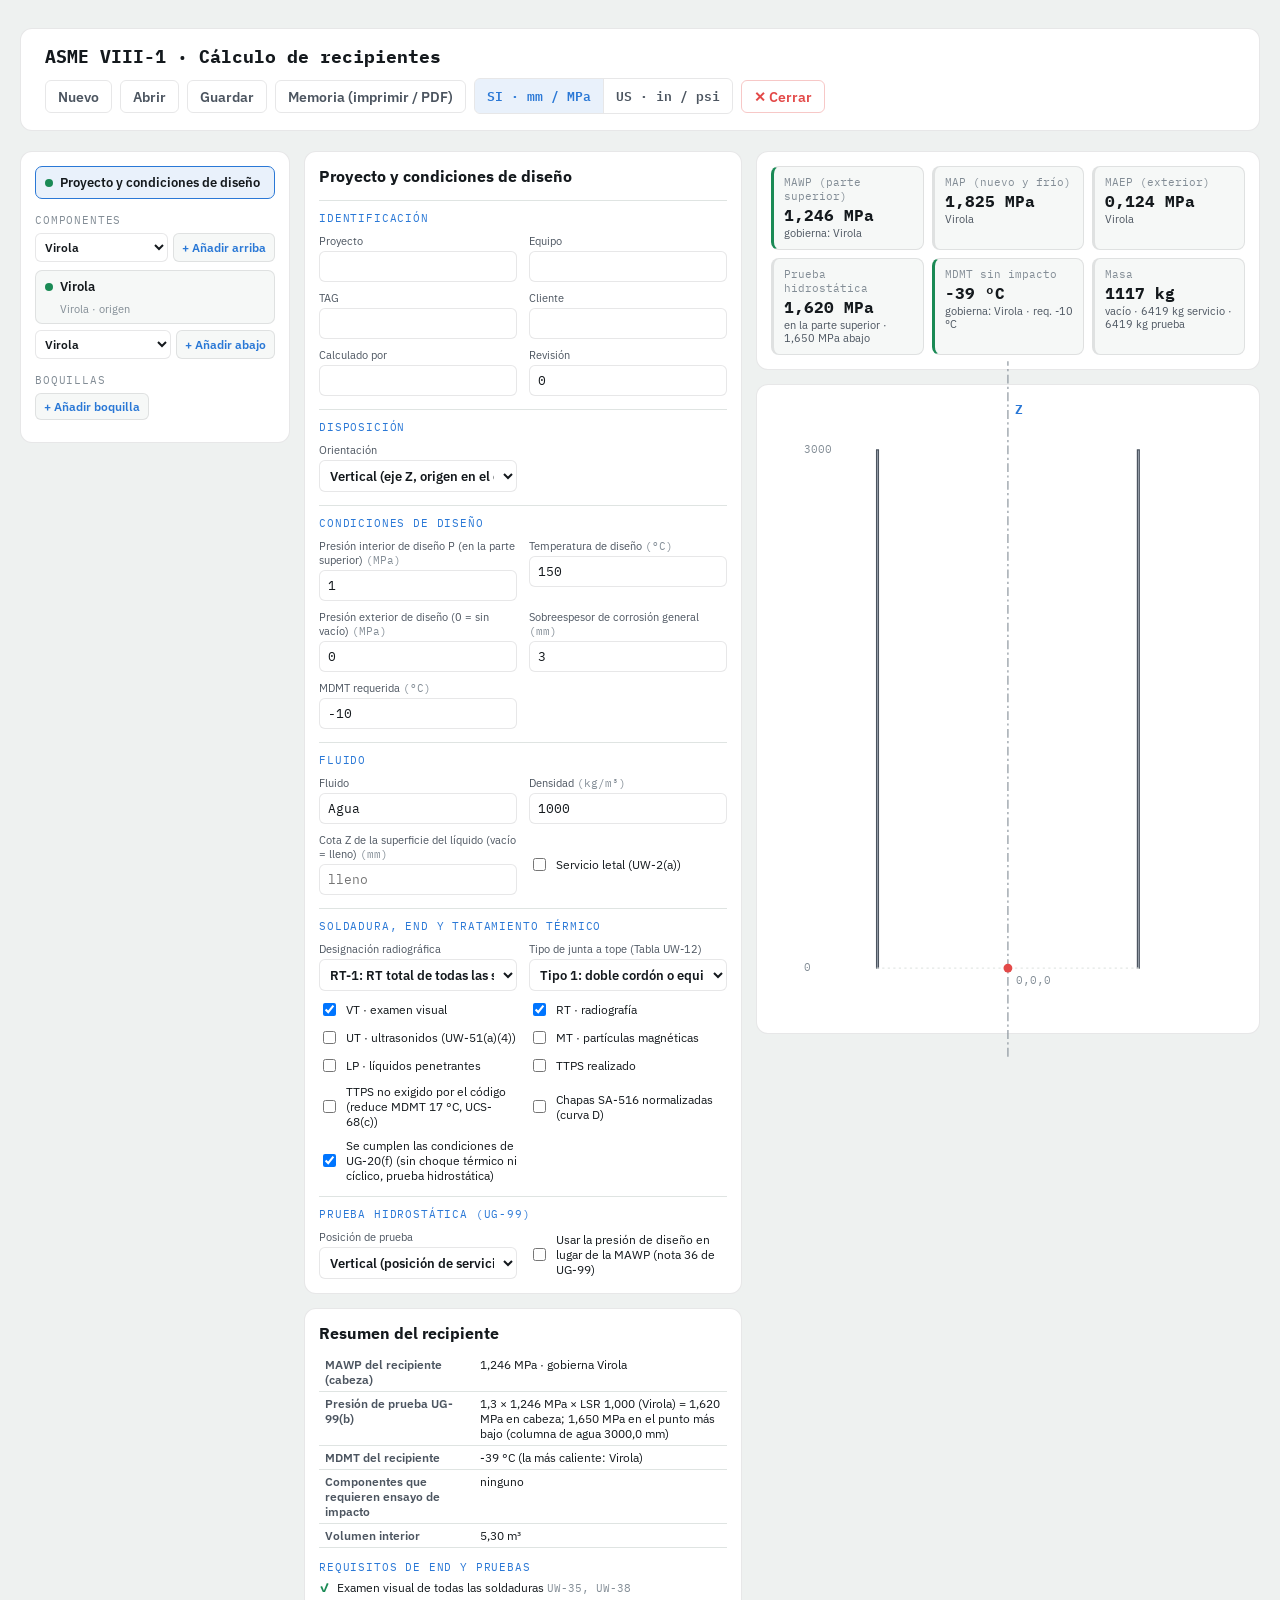
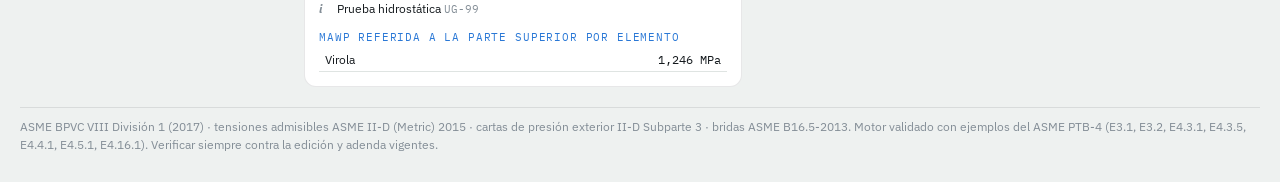
==== calculo.html @ a25a9a73 "Add files via upload" ====
<!DOCTYPE html>
<html lang="es">
<head>
<meta charset="UTF-8">
<meta name="viewport" content="width=device-width, initial-scale=1.0">
<title>Cálculo de recipientes — ASME VIII-1</title>
<link rel="preconnect" href="https://fonts.googleapis.com">
<link rel="preconnect" href="https://fonts.gstatic.com" crossorigin>
<link rel="stylesheet" href="https://fonts.googleapis.com/css2?family=IBM+Plex+Sans:wght@400;500;600;700&family=IBM+Plex+Mono:wght@400;500;600&display=swap">
<link rel="stylesheet" href="asme.css">
<style>
  :root{ --ok:#1a8a55; --ko:#c93a39; --wn:#b5590b; --liq:#2a78d6; }
  @media (prefers-color-scheme: dark){ :root:not([data-theme="light"]){ --ok:#3fbf86; --ko:#e66767; --wn:#f0a959; --liq:#5aa0ee; } }
  .wrap.wide{ max-width:1500px; }
  .app{ display:grid; grid-template-columns: 270px minmax(320px, 1fr) minmax(360px, 1.15fr); gap:14px; align-items:start; }
  @media (max-width:1100px){ .app{ grid-template-columns: 1fr; } }
  .panel{ background:var(--card); border:1px solid var(--border); border-radius:12px; padding:14px; min-width:0; }
  .panel + .panel{ margin-top:14px; }
  .tree-h{ font-family:"IBM Plex Mono",monospace; font-size:10.5px; letter-spacing:.08em; text-transform:uppercase; color:var(--ink-mute); margin:14px 0 6px; }
  .node{ display:flex; align-items:center; gap:7px; width:100%; text-align:left; background:var(--card-2); border:1px solid var(--border); border-radius:7px;
    padding:7px 9px; font:inherit; font-size:13px; font-weight:600; color:var(--ink); cursor:pointer; flex-wrap:wrap; }
  .node small{ width:100%; padding-left:15px; font-weight:400; font-size:11px; color:var(--ink-mute); }
  .node.on{ border-color:var(--accent); background:var(--accent-wash); }
  .node-row{ display:flex; gap:4px; margin-bottom:5px; }
  .node-row .node{ flex:1; }
  .del{ border:1px solid var(--border); background:var(--card-2); color:var(--ink-mute); border-radius:7px; cursor:pointer; width:28px; }
  .del:hover{ color:var(--ko); border-color:var(--ko); }
  .dot{ width:8px; height:8px; border-radius:50%; background:var(--ink-mute); flex-shrink:0; }
  .dot.ok{ background:var(--ok); } .dot.ko{ background:var(--ko); }
  .addrow{ display:flex; gap:5px; margin:6px 0 8px; }
  .addrow select{ flex:1; min-width:0; font-size:12px; padding:5px; }
  .btn{ background:var(--card-2); border:1px solid var(--border); color:var(--accent); font:inherit; font-size:12.5px; font-weight:600; border-radius:6px; padding:6px 10px; cursor:pointer; white-space:nowrap; }
  .btn:hover{ border-color:var(--accent); background:var(--accent-wash); }
  .btn.sm{ font-size:11.5px; padding:5px 8px; }
  .ed-title{ font-weight:700; font-size:16px; margin-bottom:10px; display:flex; align-items:center; gap:8px; flex-wrap:wrap; }
  .fields{ display:grid; grid-template-columns: repeat(2, minmax(0,1fr)); gap:9px 12px; }
  @media (max-width:560px){ .fields{ grid-template-columns:1fr; } }
  .fld{ display:flex; flex-direction:column; gap:3px; min-width:0; }
  .fld.wide, .f-h, .f-info{ grid-column:1 / -1; }
  .fld label{ font-size:11px; color:var(--ink-2); }
  .fld label span{ color:var(--ink-mute); font-family:"IBM Plex Mono",monospace; font-size:10.5px; }
  .fld input[type=number], .fld input[type=text]{ font-family:"IBM Plex Mono",monospace; font-size:13px; padding:6px 8px; border:1px solid var(--border); border-radius:6px; background:var(--card); color:var(--ink); width:100%; }
  .fld select{ font-size:12.5px; padding:6px; }
  .fld select + select{ margin-top:4px; }
  .fld.chk{ flex-direction:row; align-items:center; gap:7px; }
  .fld.chk label{ font-size:12px; color:var(--ink); }
  .f-h{ font-family:"IBM Plex Mono",monospace; font-size:10.5px; letter-spacing:.08em; text-transform:uppercase; color:var(--accent); border-top:1px solid var(--hairline); padding-top:10px; margin-top:4px; }
  .f-note, .f-info{ font-size:11px; color:var(--ink-mute); line-height:1.4; }
  .tiles{ display:grid; grid-template-columns: repeat(auto-fill, minmax(150px,1fr)); gap:8px; }
  .tile{ background:var(--card-2); border:1px solid var(--border); border-radius:8px; padding:8px 10px; border-left:3px solid var(--border); }
  .tile.good{ border-left-color:var(--ok); } .tile.bad{ border-left-color:var(--ko); }
  .tl{ font-size:10.5px; color:var(--ink-mute); font-family:"IBM Plex Mono",monospace; }
  .tv{ font-family:"IBM Plex Mono",monospace; font-weight:700; font-size:16px; margin-top:2px; }
  .ts{ font-size:10.5px; color:var(--ink-2); margin-top:2px; line-height:1.3; }
  #sketch{ width:100%; height:auto; max-height:620px; display:block; }
  #sketch .axis{ stroke:var(--ink-mute); stroke-dasharray:8 3 2 3; stroke-width:1; }
  #sketch .wall{ fill:var(--accent-wash); stroke:var(--ink-2); stroke-width:1.2; cursor:pointer; }
  #sketch .wall.on{ fill:rgba(42,120,214,.35); stroke:var(--accent); stroke-width:2; }
  #sketch .wall.bad{ stroke:var(--ko); }
  #sketch .noz{ fill:var(--card-2); stroke:var(--ink-2); stroke-width:1.2; cursor:pointer; }
  #sketch .noz.on{ stroke:var(--accent); stroke-width:2; fill:var(--accent-wash); }
  #sketch .noz.bad{ stroke:var(--ko); }
  #sketch .fl{ stroke:var(--ink-2); stroke-width:3; }
  #sketch .tick{ stroke:var(--grid); stroke-width:1; stroke-dasharray:2 3; }
  #sketch .dim, #sketch .nzt, #sketch .axl, #sketch .liqt{ fill:var(--ink-mute); font-family:"IBM Plex Mono",monospace; font-size:10px; }
  #sketch .nzt{ fill:var(--ink); font-weight:600; }
  #sketch .axl{ font-weight:700; fill:var(--accent); font-size:12px; }
  #sketch .orig{ fill:var(--point); }
  #sketch .liq{ stroke:var(--liq); stroke-dasharray:6 3; stroke-width:1.5; }
  #sketch .liqt{ fill:var(--liq); }
  .checks{ list-style:none; padding:0; margin:6px 0; display:flex; flex-direction:column; gap:4px; }
  .checks li{ font-size:12px; line-height:1.4; padding-left:18px; position:relative; }
  .checks li::before{ position:absolute; left:0; top:0; font-weight:700; }
  .checks li.ok::before{ content:"✓"; color:var(--ok); } .checks li.ko::before{ content:"✕"; color:var(--ko); }
  .checks li.warn::before{ content:"!"; color:var(--wn); } .checks li.info::before{ content:"i"; color:var(--ink-mute); font-style:italic; }
  .checks li.ko{ color:var(--ko); }
  .ref{ font-family:"IBM Plex Mono",monospace; font-size:10.5px; color:var(--ink-mute); }
  .st-h{ font-family:"IBM Plex Mono",monospace; font-size:10.5px; letter-spacing:.08em; text-transform:uppercase; color:var(--accent); margin:12px 0 4px; }
  table.steps, table.kv{ width:100%; border-collapse:collapse; font-size:11.5px; }
  table.steps th, table.steps td, table.kv th, table.kv td{ border-bottom:1px solid var(--hairline); padding:4px 6px; text-align:left; vertical-align:top; }
  table.steps th{ font-family:"IBM Plex Mono",monospace; font-size:10px; color:var(--ink-mute); font-weight:600; }
  table.steps td.num{ font-family:"IBM Plex Mono",monospace; white-space:nowrap; text-align:right; }
  table.kv th{ width:38%; color:var(--ink-2); font-weight:600; }
  .pill{ font-family:"IBM Plex Mono",monospace; font-size:10.5px; padding:2px 7px; border-radius:4px; }
  .pill.ok{ background:rgba(26,138,85,.14); color:var(--ok); } .pill.ko{ background:rgba(201,58,57,.14); color:var(--ko); }
  .bad{ color:var(--ko); }
  #memoria{ display:none; }
  @media print{
    @page{ size:A4; margin:14mm 12mm; }
    body{ background:#fff; color:#000; padding:0; }
    .wrap > *:not(#memoria){ display:none !important; }
    #memoria{ display:block; font-size:10.5px; color:#000; }
    #memoria h2{ font-size:14px; margin:16px 0 6px; border-bottom:1.5px solid #000; padding-bottom:3px; }
    #memoria h3{ font-size:12px; margin:12px 0 4px; break-after:avoid; }
    #memoria table{ break-inside:auto; } #memoria tr{ break-inside:avoid; }
    #memoria .m-head{ display:flex; justify-content:space-between; border-bottom:2px solid #000; padding-bottom:6px; }
    #memoria .m-t{ font-weight:700; font-size:15px; } #memoria .m-s{ font-size:12px; margin-top:3px; } #memoria .m-r{ text-align:right; font-size:10px; }
    #memoria .m-sk{ text-align:center; margin:8px 0; } #memoria svg.msk{ max-height:330px; width:auto; max-width:100%; }
    #memoria svg.msk .wall{ fill:#e8f0fb; stroke:#333; } #memoria svg.msk .noz{ fill:#fff; stroke:#333; } #memoria svg.msk text{ fill:#333; font-family:monospace; font-size:10px; }
    #memoria svg.msk .axis{ stroke:#888; stroke-dasharray:8 3 2 3; } #memoria svg.msk .tick{ stroke:#ccc; stroke-dasharray:2 3; } #memoria svg.msk .fl{ stroke:#333; stroke-width:3; } #memoria svg.msk .liq{ stroke:#2a78d6; stroke-dasharray:6 3; }
    #memoria .ref{ color:#444; } #memoria .checks li.ko{ color:#000; font-weight:700; }
    #memoria table.steps th, #memoria table.steps td, #memoria table.kv th, #memoria table.kv td{ border-bottom:1px solid #bbb; color:#000; }
  }
</style>
</head>
<body>
<div class="wrap wide">
  <header>
    <div class="brand">ASME VIII-1 · Cálculo de recipientes</div>
    <nav>
      <button onclick="APP.nuevo()">Nuevo</button>
      <button onclick="APP.abrir()">Abrir</button>
      <button onclick="APP.guardar()">Guardar</button>
      <button onclick="APP.memoria()">Memoria (imprimir / PDF)</button>
      <span class="units" role="group" aria-label="Sistema de unidades">
        <button id="u-si" onclick="APP.setUnits('si')">SI · mm / MPa</button>
        <button id="u-us" onclick="APP.setUnits('us')">US · in / psi</button>
      </span>
      <button class="btn-cerrar" onclick="APP.cerrar()" title="Cerrar y volver a index.html">✕ Cerrar</button>
    </nav>
  </header>
  <input type="file" id="file" accept=".json,application/json" hidden>

  <div class="app">
    <aside class="panel" id="tree"></aside>
    <section>
      <div class="panel" id="editor"></div>
      <div class="panel" id="result"></div>
    </section>
    <section>
      <div class="panel">
        <div class="tiles" id="summary"></div>
        <div id="warns"></div>
      </div>
      <div class="panel"><svg id="sketch" viewBox="0 0 380 560" role="img" aria-label="Esquema del recipiente"></svg></div>
    </section>
  </div>

  <footer>
    ASME BPVC VIII División 1 (2017) · tensiones admisibles ASME II-D (Metric) 2015 · cartas de presión exterior II-D Subparte 3 · bridas ASME B16.5-2013.
    Motor validado con ejemplos del ASME PTB-4 (E3.1, E3.2, E4.3.1, E4.3.5, E4.4.1, E4.5.1, E4.16.1). Verificar siempre contra la edición y adenda vigentes.
  </footer>
  <div id="memoria"></div>
</div>
<script src="materiales.js"></script>
<script src="normas.js"></script>
<script src="motor.js"></script>
<script src="calculo.js"></script>
</body>
</html>
---- asme.css ----
:root{
    color-scheme: light;
    --page:        #eef1f0;
    --card:        #ffffff;
    --card-2:      #f6f8f7;
    --ink:         #14191d;
    --ink-2:       #4c5560;
    --ink-mute:    #838d96;
    --accent:      #2a78d6;
    --accent-wash: rgba(42,120,214,0.10);
    --hairline:    #dfe4e2;
    --border:      rgba(20,25,29,0.10);
    --grid:        #e3e7e5;
    --curve2:      #eb6834;
    --curve3:      #1baf7a;
    --curve4:      #8a5cd6;
    --point:       #e34948;
    --warn:        #b5590b;
    --warn-bg:     #fbeee1;
  }
  @media (prefers-color-scheme: dark){
    :root:not([data-theme="light"]){
      color-scheme: dark;
      --page:        #0f1215;
      --card:        #171b1f;
      --card-2:      #1c2126;
      --ink:         #f2f4f5;
      --ink-2:       #b9c0c6;
      --ink-mute:    #838d96;
      --accent:      #3987e5;
      --accent-wash: rgba(57,135,229,0.16);
      --hairline:    #2a3036;
      --border:      rgba(255,255,255,0.10);
      --grid:        #262c31;
      --curve2:      #d95926;
      --curve3:      #199e70;
      --curve4:      #a07be0;
      --point:       #e66767;
      --warn:        #f0a959;
      --warn-bg:     rgba(240,169,89,0.12);
    }
  }

  *{ box-sizing:border-box; }
  body{
    background:var(--page);
    color:var(--ink);
    font-family:"IBM Plex Sans", system-ui, -apple-system, sans-serif;
    padding-block:28px;
    margin:0;
  }
  .wrap{
    max-width:1160px;
    margin:0 auto;
    padding-inline:20px;
    display:flex;
    flex-direction:column;
    gap:20px;
  }
  .mono{ font-family:"IBM Plex Mono", monospace; }

  header {
    display: flex;
    align-items: center;
    justify-content: space-between;
    flex-wrap: wrap;
    gap: 10px 16px;
    background: var(--card);
    border: 1px solid var(--border);
    border-radius: 12px;
    padding: 1rem 1.5rem;
  }
  header .brand {
    font-weight: 700;
    font-size: 1.1rem;
    font-family: "IBM Plex Mono", monospace;
  }
  nav {
    display: flex;
    align-items: center;
    flex-wrap: wrap;
    gap: 8px;
  }
  nav button {
    background: transparent;
    border: 1px solid var(--border);
    color: var(--ink-2);
    font-family: "IBM Plex Sans", sans-serif;
    font-size: 0.9rem;
    font-weight: 600;
    padding: 6px 12px;
    border-radius: 6px;
    cursor: pointer;
  }
  nav button:hover, nav button.active {
    background: var(--accent-wash);
    color: var(--accent);
    border-color: var(--accent);
  }
  nav button.btn-cerrar {
    color: var(--point);
    border-color: rgba(227, 73, 72, 0.3);
  }
  nav button.btn-cerrar:hover {
    background: rgba(227, 73, 72, 0.12);
    border-color: var(--point);
    color: var(--point);
  }
  .units {
    display: inline-flex;
    border: 1px solid var(--border);
    border-radius: 6px;
    overflow: hidden;
  }
  .units button {
    border: none;
    border-radius: 0;
    font-family: "IBM Plex Mono", monospace;
    font-size: 0.8rem;
  }
  .units button + button { border-left: 1px solid var(--border); }

  .eyebrow{
    font-family:"IBM Plex Mono", monospace;
    font-size:11.5px;
    letter-spacing:.11em;
    text-transform:uppercase;
    color:var(--accent);
    font-weight:600;
  }
  h1{
    font-size: clamp(22px, 3.5vw, 28px);
    line-height:1.1;
    font-weight:700;
    margin:4px 0 6px;
    letter-spacing:-0.01em;
  }
  .sub{
    color:var(--ink-2);
    font-size:13.5px;
    line-height:1.5;
    max-width:80ch;
  }

  .catalog-view, .calc-view { display: flex; flex-direction: column; gap: 16px; }
  .calc-view[hidden], .catalog-view[hidden] { display: none; }

  .search {
    width: 100%;
    max-width: 420px;
    font-family: "IBM Plex Sans", sans-serif;
    font-size: 14px;
    color: var(--ink);
    background: var(--card);
    border: 1px solid var(--border);
    border-radius: 8px;
    padding: 9px 12px;
  }
  .search:focus, select:focus, input:focus { outline: 2px solid var(--accent); outline-offset: 1px; }

  .grid-materiales {
    display: grid;
    grid-template-columns: repeat(auto-fit, minmax(320px, 1fr));
    gap: 1.25rem;
    align-items: start;
  }
  .cat-card {
    background: var(--card);
    border: 1px solid var(--border);
    border-radius: 12px;
    padding: 18px;
    display: flex;
    flex-direction: column;
    gap: 10px;
  }
  .cat-card.wide { grid-column: 1 / -1; }
  .cat-card.wide .items {
    display: grid;
    grid-template-columns: repeat(auto-fill, minmax(280px, 1fr));
    gap: 10px;
  }
  .cat-card .items { display: flex; flex-direction: column; gap: 10px; }
  .cat-card h3 {
    margin: 0;
    font-size: 1.1rem;
    color: var(--accent);
    display: flex;
    justify-content: space-between;
    align-items: center;
    gap: 8px;
  }
  .cat-card .subcat-desc { font-size: 0.84rem; color: var(--ink-mute); }
  .subhead {
    font-family: "IBM Plex Mono", monospace;
    font-size: 10.5px;
    letter-spacing: .08em;
    text-transform: uppercase;
    color: var(--ink-mute);
    margin-top: 6px;
    grid-column: 1 / -1;
  }
  .material-item {
    background: var(--card-2);
    border: 1px solid var(--border);
    border-radius: 8px;
    padding: 10px 12px;
    display: flex;
    flex-direction: column;
    gap: 4px;
    transition: border-color 0.15s;
    text-align: left;
    font: inherit;
    color: inherit;
    width: 100%;
  }
  .material-item.interactive { cursor: pointer; }
  .material-item.interactive:hover, .material-item.interactive:focus-visible { border-color: var(--accent); }
  .material-item[hidden] { display: none; }
  .mat-title {
    font-weight: 700;
    font-size: 0.9rem;
    font-family: "IBM Plex Mono", monospace;
    display: flex;
    justify-content: space-between;
    align-items: center;
    gap: 8px;
  }
  .mat-title span { font-weight: 500; font-size: 0.74rem; color: var(--ink-mute); white-space: nowrap; }
  .mat-details { font-size: 0.81rem; color: var(--ink-mute); }
  .action-hint { font-size: 0.75rem; color: var(--accent); font-weight: 600; margin-top: 2px; }
  .badge {
    font-size: 0.7rem;
    padding: 1px 6px;
    border-radius: 4px;
    background: rgba(42,120,214,0.1);
    color: var(--accent);
    font-family: "IBM Plex Mono", monospace;
    font-weight: 600;
    white-space: nowrap;
  }
  .empty { font-size: 0.85rem; color: var(--ink-mute); }

  .pickers {
    display: flex;
    flex-wrap: wrap;
    gap: 10px;
    background: var(--card-2);
    border: 1px solid var(--border);
    border-radius: 10px;
    padding: 10px;
  }
  .pickers .field { flex: 1 1 220px; }
  select {
    width: 100%;
    font-family: "IBM Plex Sans", sans-serif;
    font-size: 13.5px;
    font-weight: 600;
    color: var(--ink);
    background: var(--card);
    border: 1px solid var(--border);
    border-radius: 6px;
    padding: 7px 8px;
  }

  .card{
    background:var(--card);
    border:1px solid var(--border);
    border-radius:12px;
    padding:20px;
    display:flex;
    flex-direction:column;
    gap:14px;
  }
  .card-top-row {
    display: flex;
    justify-content: space-between;
    align-items: flex-start;
    gap: 12px;
  }
  .back-btn {
    background: var(--card-2);
    border: 1px solid var(--border);
    color: var(--accent);
    font-family: "IBM Plex Sans", sans-serif;
    font-size: 0.85rem;
    font-weight: 600;
    padding: 5px 10px;
    border-radius: 6px;
    cursor: pointer;
    flex-shrink: 0;
  }
  .back-btn:hover { background: var(--accent-wash); border-color: var(--accent); }

  .card-eyebrow{
    font-family:"IBM Plex Mono", monospace;
    font-size:10.5px;
    letter-spacing:.08em;
    text-transform:uppercase;
    color:var(--ink-mute);
  }
  .card-title{ font-size:20px; font-weight:700; }
  .idline{
    display:flex;
    flex-wrap:wrap;
    gap:6px;
    font-family:"IBM Plex Mono", monospace;
    font-size:11px;
    color:var(--ink-2);
    margin-top:4px;
  }
  .idline span{
    background:var(--card-2);
    border:1px solid var(--border);
    border-radius:5px;
    padding:2px 7px;
  }

  .body-row{ display:flex; gap:20px; flex-wrap:wrap; align-items:flex-start; }
  .side{ flex:1 1 280px; min-width:240px; display:flex; flex-direction:column; gap:12px; }
  .chart-col{ flex:2 1 400px; min-width:280px; }

  .inputs{
    display:flex;
    flex-direction:column;
    gap:10px;
    background:var(--card-2);
    border:1px solid var(--border);
    border-radius:9px;
    padding:12px;
  }
  .field{ display:flex; flex-direction:column; gap:4px; }
  .field label{ font-size:10.5px; color:var(--ink-mute); font-family:"IBM Plex Mono", monospace; }
  .field .in-row{ display:flex; align-items:center; gap:6px; }
  .field input[type=number]{
    width:100%;
    font-family:"IBM Plex Mono", monospace;
    font-size:14px;
    font-weight:600;
    color:var(--ink);
    background:var(--card);
    border:1px solid var(--border);
    border-radius:6px;
    padding:6px 8px;
  }
  .field .unit{ font-size:11.5px; color:var(--ink-mute); flex-shrink:0; min-width:28px; }
  .input-hint{ font-size:10px; color:var(--ink-mute); line-height:1.3; }

  .result{
    display:flex;
    align-items:baseline;
    justify-content:space-between;
    background:var(--accent-wash);
    border-radius:8px;
    padding:10px 12px;
  }
  .result .r-label{ font-size:11px; color:var(--ink-2); font-family:"IBM Plex Mono", monospace; }
  .result .r-value{ font-family:"IBM Plex Mono", monospace; font-weight:700; font-size:22px; color:var(--point); }
  .result .r-value small{ font-size:11px; font-weight:500; color:var(--ink-2); }
  .r-alt{ font-family:"IBM Plex Mono", monospace; font-size:11px; color:var(--ink-mute); text-align:right; margin-top:-6px; }

  svg{ display:block; width:100%; height:auto; overflow:visible; }
  .axis-label{ fill:var(--ink-mute); font-size:10.5px; font-family:"IBM Plex Mono", monospace; }
  .tick-label{ fill:var(--ink-mute); font-size:10px; font-family:"IBM Plex Mono", monospace; }
  .gridline{ stroke:var(--grid); stroke-width:1; shape-rendering:crispEdges; }
  .baseline{ stroke:var(--hairline); stroke-width:1; }
  .creep-line{ stroke:var(--ink-mute); stroke-width:1; stroke-dasharray:1 4; }
  .creep-label{ fill:var(--ink-mute); font-size:9.5px; font-family:"IBM Plex Mono", monospace; }

  .curve-line{ fill:none; stroke-linejoin:round; stroke-linecap:round; }
  .c-s1{ stroke:var(--accent); }
  .c-s2{ stroke:var(--curve2); }
  .c-s3{ stroke:var(--curve3); }
  .c-s4{ stroke:var(--curve4); }

  .hover-capture{ fill:transparent; }
  .hover-line{ stroke:var(--ink-mute); stroke-width:1; opacity:0; }
  .hover-dot{ fill:var(--card); stroke-width:2.25; opacity:0; }
  .hover-box{ opacity:0; pointer-events:none; }
  .hover-box rect{ fill:var(--ink); }
  .hover-box text{ fill:var(--card); font-family:"IBM Plex Mono", monospace; }
  .hover-box .hb-t{ font-size:10.5px; font-weight:600; }
  .hover-box .hb-s{ font-size:11px; font-weight:600; }

  .design-point{ fill:var(--point); stroke:var(--card); stroke-width:2.5; }
  .design-line{ stroke:var(--point); stroke-width:1; stroke-dasharray:2 3; opacity:.6; }

  .legend{
    display:flex;
    flex-direction:column;
    gap:5px;
    font-family:"IBM Plex Mono", monospace;
    font-size:10.5px;
    color:var(--ink-2);
  }
  .legend .lg{ display:flex; align-items:center; gap:6px; cursor:pointer; background:none; border:none; padding:0; font:inherit; color:inherit; text-align:left; }
  .legend .lg.on{ color:var(--ink); font-weight:600; }
  .legend .sw{ width:12px; height:3px; border-radius:2px; display:inline-block; flex-shrink:0; }
  .legend .sw.s1{ background:var(--accent); }
  .legend .sw.s2{ background:var(--curve2); }
  .legend .sw.s3{ background:var(--curve3); }
  .legend .sw.s4{ background:var(--curve4); }

  .status{
    font-size:11.5px;
    font-family:"IBM Plex Mono", monospace;
    padding:6px 8px;
    border-radius:6px;
    background:var(--card-2);
    color:var(--ink-2);
    border:1px solid var(--border);
    line-height:1.45;
  }
  .status.warn{ background:var(--warn-bg); color:var(--warn); border-color:transparent; }
  .notes{
    font-size:11.5px;
    color:var(--ink-2);
    line-height:1.5;
    border-top:1px solid var(--hairline);
    padding-top:10px;
  }
  .notes b{ font-family:"IBM Plex Mono", monospace; font-weight:600; color:var(--ink); }
  .notes ul{ margin:4px 0 0; padding-left:18px; }

  footer{
    font-size:11.5px;
    color:var(--ink-mute);
    line-height:1.6;
    padding-top:10px;
    border-top:1px solid var(--border);
  }
  a.hub-card { text-decoration: none; color: inherit; transition: border-color .15s, transform .15s; }
  a.hub-card:hover, a.hub-card:focus-visible { border-color: var(--accent); transform: translateY(-2px); }
  .hub-specs { font-family: "IBM Plex Mono", monospace; font-size: 0.78rem; color: var(--ink-2); line-height: 1.6; }
  .hub-foot { display: flex; justify-content: space-between; align-items: baseline; margin-top: auto; padding-top: 6px;
    border-top: 1px solid var(--hairline); font-size: 0.78rem; color: var(--ink-mute); font-family: "IBM Plex Mono", monospace; }
  .items-grid { display: grid; grid-template-columns: repeat(auto-fill, minmax(290px, 1fr)); gap: 12px; }
  .title-row { display: flex; align-items: center; gap: 10px; flex-wrap: wrap; }
  @media (prefers-reduced-motion: reduce){ a.hub-card { transition: none; } a.hub-card:hover { transform: none; } }


  a.hub-calc { border-color: var(--accent); background: linear-gradient(180deg, var(--accent-wash), var(--card) 60%); }
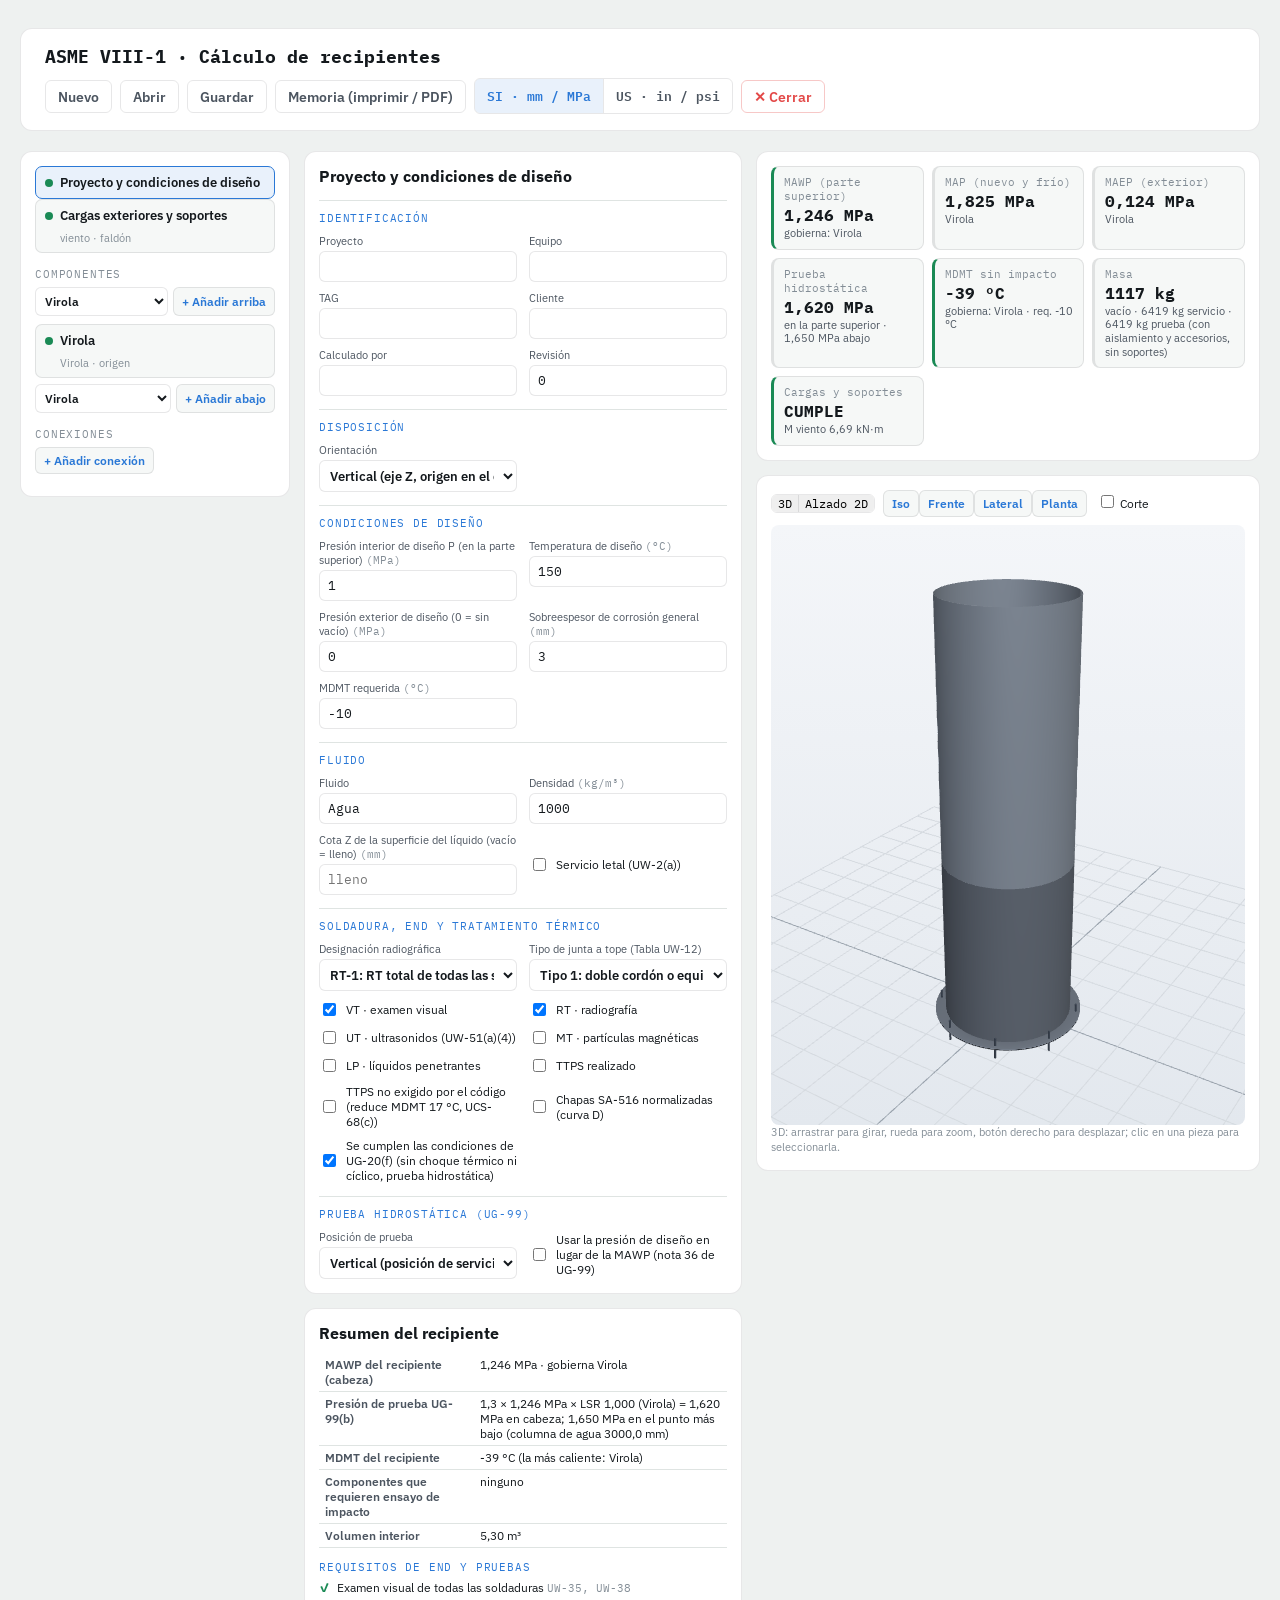
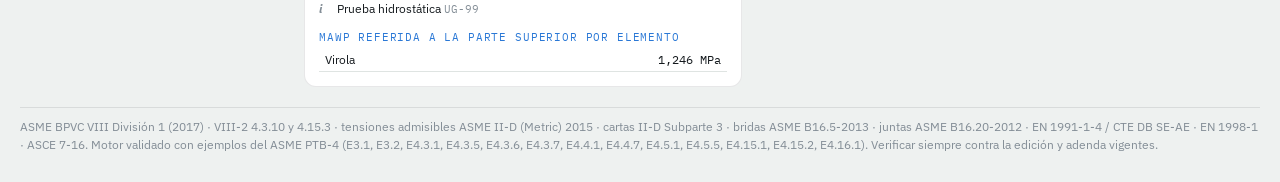
==== commit 868130f5: "Add files via upload" ====
--- a/calculo.html
+++ b/calculo.html
@@ -68,6 +68,15 @@
   #sketch .orig{ fill:var(--point); }
   #sketch .liq{ stroke:var(--liq); stroke-dasharray:6 3; stroke-width:1.5; }
   #sketch .liqt{ fill:var(--liq); }
+  #v3d{ width:100%; height:600px; border-radius:8px; background:linear-gradient(#f4f6f9,#e3e8ee); overflow:hidden; cursor:grab; }
+  @media (prefers-color-scheme: dark){ :root:not([data-theme="light"]) #v3d{ background:linear-gradient(#1d232b,#11151a); } }
+  .vbar{ display:flex; gap:8px; align-items:center; flex-wrap:wrap; margin-bottom:8px; } .vbar .units button{ font-size:12px; } .vchk{ font-size:12px; margin-left:6px; }
+  #sketch .fln{ fill:var(--card-2); stroke:var(--ink-2); stroke-width:1.2; }
+  #sketch .sup{ fill:var(--card-2); stroke:var(--ink-mute); stroke-width:1.1; }
+  #sketch .ground{ stroke:var(--ink-2); stroke-width:2; }
+  #sketch .bolt{ stroke:var(--ink-2); stroke-width:2; }
+  td.okc{ color:var(--ok); font-weight:700; } td.koc{ color:var(--ko); font-weight:700; }
+  .fld textarea{ font-family:"IBM Plex Mono",monospace; font-size:12px; padding:6px 8px; border:1px solid var(--border); border-radius:6px; background:var(--card); color:var(--ink); width:100%; resize:vertical; }
   .checks{ list-style:none; padding:0; margin:6px 0; display:flex; flex-direction:column; gap:4px; }
   .checks li{ font-size:12px; line-height:1.4; padding-left:18px; position:relative; }
   .checks li::before{ position:absolute; left:0; top:0; font-weight:700; }
@@ -95,9 +104,9 @@
     #memoria table{ break-inside:auto; } #memoria tr{ break-inside:avoid; }
     #memoria .m-head{ display:flex; justify-content:space-between; border-bottom:2px solid #000; padding-bottom:6px; }
     #memoria .m-t{ font-weight:700; font-size:15px; } #memoria .m-s{ font-size:12px; margin-top:3px; } #memoria .m-r{ text-align:right; font-size:10px; }
-    #memoria .m-sk{ text-align:center; margin:8px 0; } #memoria svg.msk{ max-height:330px; width:auto; max-width:100%; }
+    #memoria .m-sk{ text-align:center; margin:8px 0; display:flex; gap:8px; justify-content:center; align-items:center; } #memoria img.m3d{ max-height:330px; max-width:60%; } #memoria svg.msk .fln{ fill:#fff; stroke:#333; } #memoria svg.msk{ max-height:330px; width:auto; max-width:100%; }
     #memoria svg.msk .wall{ fill:#e8f0fb; stroke:#333; } #memoria svg.msk .noz{ fill:#fff; stroke:#333; } #memoria svg.msk text{ fill:#333; font-family:monospace; font-size:10px; }
-    #memoria svg.msk .axis{ stroke:#888; stroke-dasharray:8 3 2 3; } #memoria svg.msk .tick{ stroke:#ccc; stroke-dasharray:2 3; } #memoria svg.msk .fl{ stroke:#333; stroke-width:3; } #memoria svg.msk .liq{ stroke:#2a78d6; stroke-dasharray:6 3; }
+    #memoria svg.msk .axis{ stroke:#888; stroke-dasharray:8 3 2 3; } #memoria svg.msk .tick{ stroke:#ccc; stroke-dasharray:2 3; } #memoria svg.msk .fl{ stroke:#333; stroke-width:3; } #memoria svg.msk .liq{ stroke:#2a78d6; stroke-dasharray:6 3; } #memoria svg.msk .sup{ fill:#eee; stroke:#555; } #memoria svg.msk .ground, #memoria svg.msk .bolt{ stroke:#333; stroke-width:2; }
     #memoria .ref{ color:#444; } #memoria .checks li.ko{ color:#000; font-weight:700; }
     #memoria table.steps th, #memoria table.steps td, #memoria table.kv th, #memoria table.kv td{ border-bottom:1px solid #bbb; color:#000; }
   }
@@ -132,19 +141,31 @@
         <div class="tiles" id="summary"></div>
         <div id="warns"></div>
       </div>
-      <div class="panel"><svg id="sketch" viewBox="0 0 380 560" role="img" aria-label="Esquema del recipiente"></svg></div>
+      <div class="panel">
+        <div class="vbar">
+          <span class="units" role="group" aria-label="Vista"><button id="bt3d" onclick="APP.view('v3d')">3D</button><button id="bt2d" onclick="APP.view('2d')">Alzado 2D</button></span>
+          <span id="vtools"><button class="btn sm" onclick="APP.fit()">Iso</button><button class="btn sm" onclick="APP.fit('front')">Frente</button><button class="btn sm" onclick="APP.fit('side')">Lateral</button><button class="btn sm" onclick="APP.fit('top')">Planta</button>
+          <label class="vchk"><input type="checkbox" onchange="APP.clip(this.checked)"> Corte</label></span>
+        </div>
+        <div id="v3d" aria-label="Visor 3D del recipiente"></div>
+        <svg id="sketch" viewBox="0 0 380 560" role="img" aria-label="Esquema del recipiente"></svg>
+        <div class="f-note">3D: arrastrar para girar, rueda para zoom, botón derecho para desplazar; clic en una pieza para seleccionarla.</div>
+      </div>
     </section>
   </div>
 
   <footer>
-    ASME BPVC VIII División 1 (2017) · tensiones admisibles ASME II-D (Metric) 2015 · cartas de presión exterior II-D Subparte 3 · bridas ASME B16.5-2013.
-    Motor validado con ejemplos del ASME PTB-4 (E3.1, E3.2, E4.3.1, E4.3.5, E4.4.1, E4.5.1, E4.16.1). Verificar siempre contra la edición y adenda vigentes.
+    ASME BPVC VIII División 1 (2017) · VIII-2 4.3.10 y 4.15.3 · tensiones admisibles ASME II-D (Metric) 2015 · cartas II-D Subparte 3 · bridas ASME B16.5-2013 · juntas ASME B16.20-2012 · EN 1991-1-4 / CTE DB SE-AE · EN 1998-1 · ASCE 7-16.
+    Motor validado con ejemplos del ASME PTB-4 (E3.1, E3.2, E4.3.1, E4.3.5, E4.3.6, E4.3.7, E4.4.1, E4.4.7, E4.5.1, E4.5.5, E4.15.1, E4.15.2, E4.16.1). Verificar siempre contra la edición y adenda vigentes.
   </footer>
   <div id="memoria"></div>
 </div>
 <script src="materiales.js"></script>
 <script src="normas.js"></script>
 <script src="motor.js"></script>
+<script src="lib/three.min.js"></script>
+<script src="lib/OrbitControls.js"></script>
+<script src="visor3d.js"></script>
 <script src="calculo.js"></script>
 </body>
 </html>
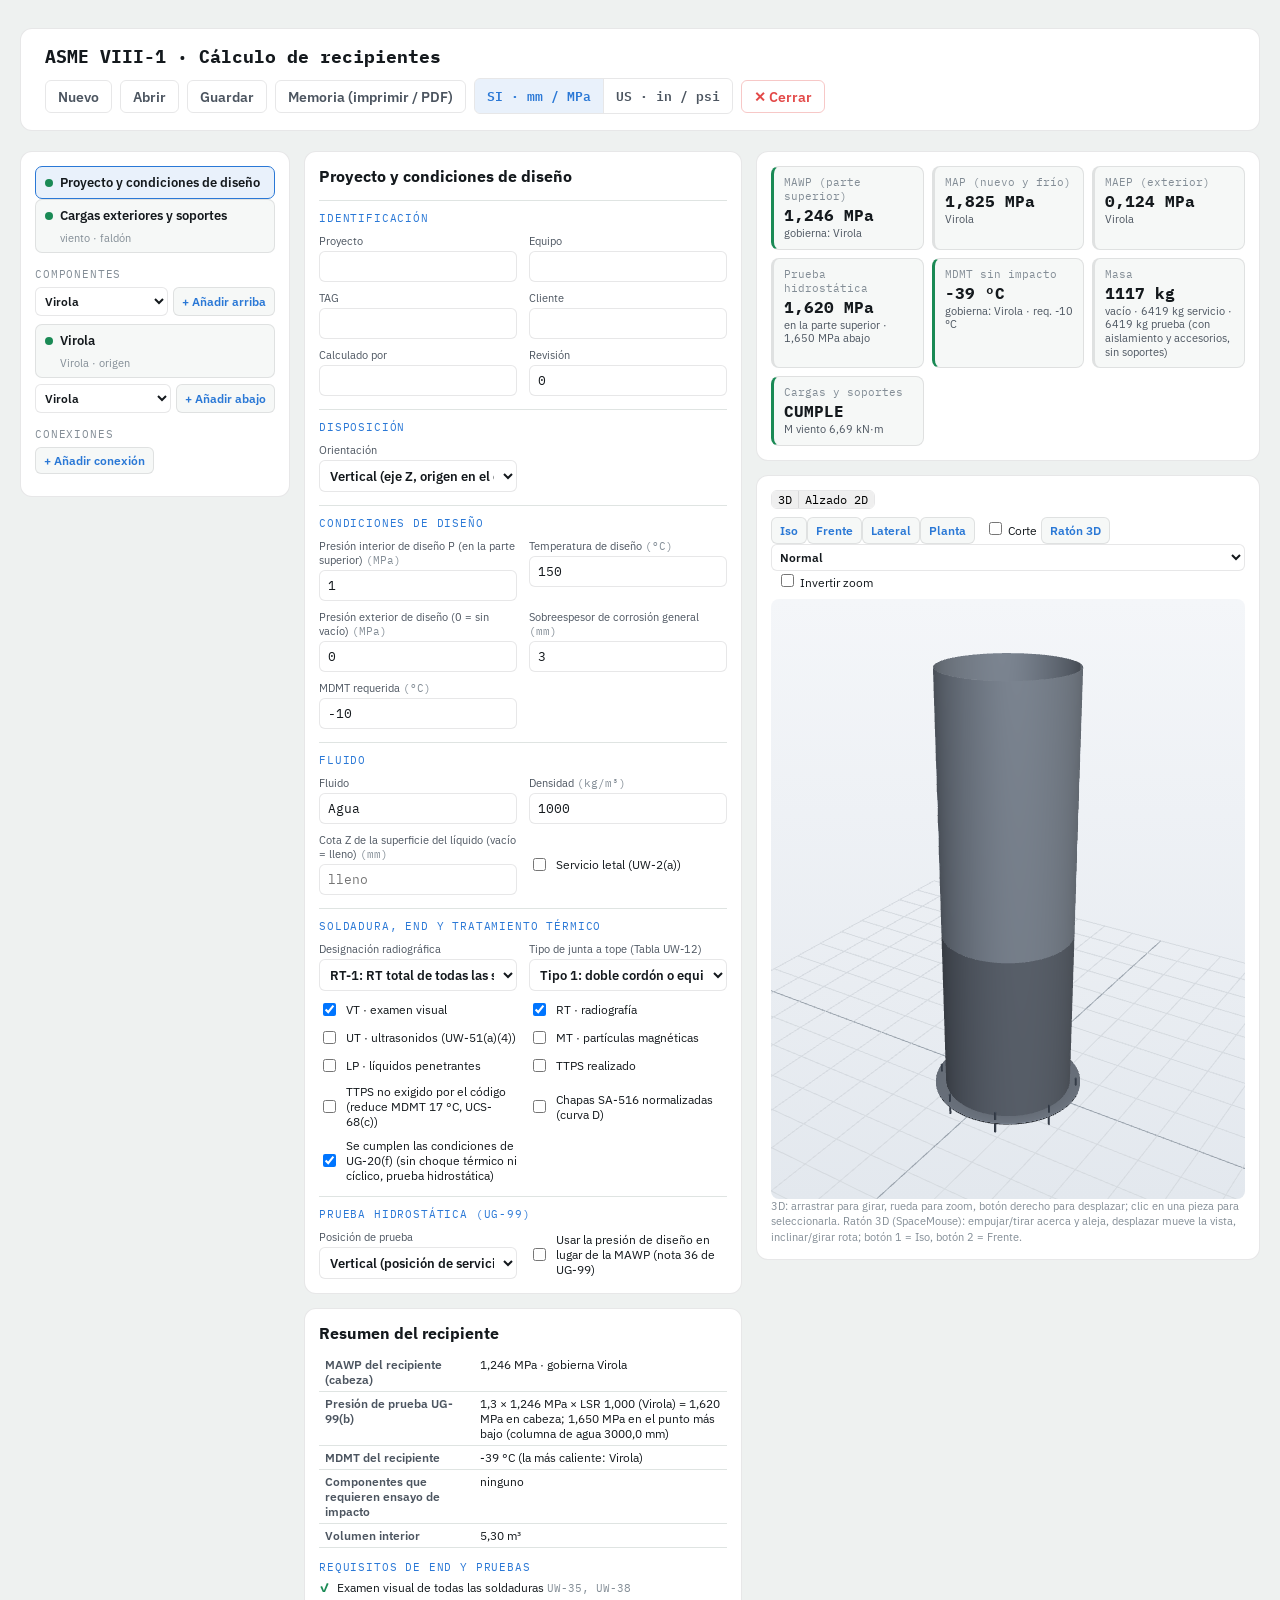
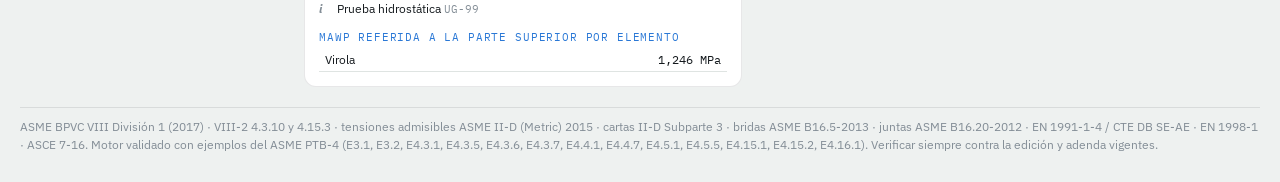
==== commit df417433: "Add files via upload" ====
--- a/calculo.html
+++ b/calculo.html
@@ -70,7 +70,7 @@
   #sketch .liqt{ fill:var(--liq); }
   #v3d{ width:100%; height:600px; border-radius:8px; background:linear-gradient(#f4f6f9,#e3e8ee); overflow:hidden; cursor:grab; }
   @media (prefers-color-scheme: dark){ :root:not([data-theme="light"]) #v3d{ background:linear-gradient(#1d232b,#11151a); } }
-  .vbar{ display:flex; gap:8px; align-items:center; flex-wrap:wrap; margin-bottom:8px; } .vbar .units button{ font-size:12px; } .vchk{ font-size:12px; margin-left:6px; }
+  .vbar{ display:flex; gap:8px; align-items:center; flex-wrap:wrap; margin-bottom:8px; } .vbar .units button{ font-size:12px; } .vchk{ font-size:12px; margin-left:6px; } .smsel{ font-size:11.5px; padding:4px; } .smst{ font-size:11px; color:var(--ink-mute); }
   #sketch .fln{ fill:var(--card-2); stroke:var(--ink-2); stroke-width:1.2; }
   #sketch .sup{ fill:var(--card-2); stroke:var(--ink-mute); stroke-width:1.1; }
   #sketch .ground{ stroke:var(--ink-2); stroke-width:2; }
@@ -145,11 +145,15 @@
         <div class="vbar">
           <span class="units" role="group" aria-label="Vista"><button id="bt3d" onclick="APP.view('v3d')">3D</button><button id="bt2d" onclick="APP.view('2d')">Alzado 2D</button></span>
           <span id="vtools"><button class="btn sm" onclick="APP.fit()">Iso</button><button class="btn sm" onclick="APP.fit('front')">Frente</button><button class="btn sm" onclick="APP.fit('side')">Lateral</button><button class="btn sm" onclick="APP.fit('top')">Planta</button>
-          <label class="vchk"><input type="checkbox" onchange="APP.clip(this.checked)"> Corte</label></span>
+          <label class="vchk"><input type="checkbox" onchange="APP.clip(this.checked)"> Corte</label>
+          <button class="btn sm" onclick="APP.sm()" title="Conectar un ratón 3D 3Dconnexion (WebHID, Chrome/Edge)">Ratón 3D</button>
+          <select id="smsens" class="smsel" onchange="APP.smSens(this.value)" title="Sensibilidad del ratón 3D"><option value="0.5">Lenta</option><option value="1">Normal</option><option value="2">Rápida</option><option value="4">Muy rápida</option></select>
+          <label class="vchk"><input type="checkbox" id="sminv" onchange="APP.smInv(this.checked)"> Invertir zoom</label>
+          <span id="smst" class="smst"></span></span>
         </div>
         <div id="v3d" aria-label="Visor 3D del recipiente"></div>
         <svg id="sketch" viewBox="0 0 380 560" role="img" aria-label="Esquema del recipiente"></svg>
-        <div class="f-note">3D: arrastrar para girar, rueda para zoom, botón derecho para desplazar; clic en una pieza para seleccionarla.</div>
+        <div class="f-note">3D: arrastrar para girar, rueda para zoom, botón derecho para desplazar; clic en una pieza para seleccionarla. Ratón 3D (SpaceMouse): empujar/tirar acerca y aleja, desplazar mueve la vista, inclinar/girar rota; botón 1 = Iso, botón 2 = Frente.</div>
       </div>
     </section>
   </div>
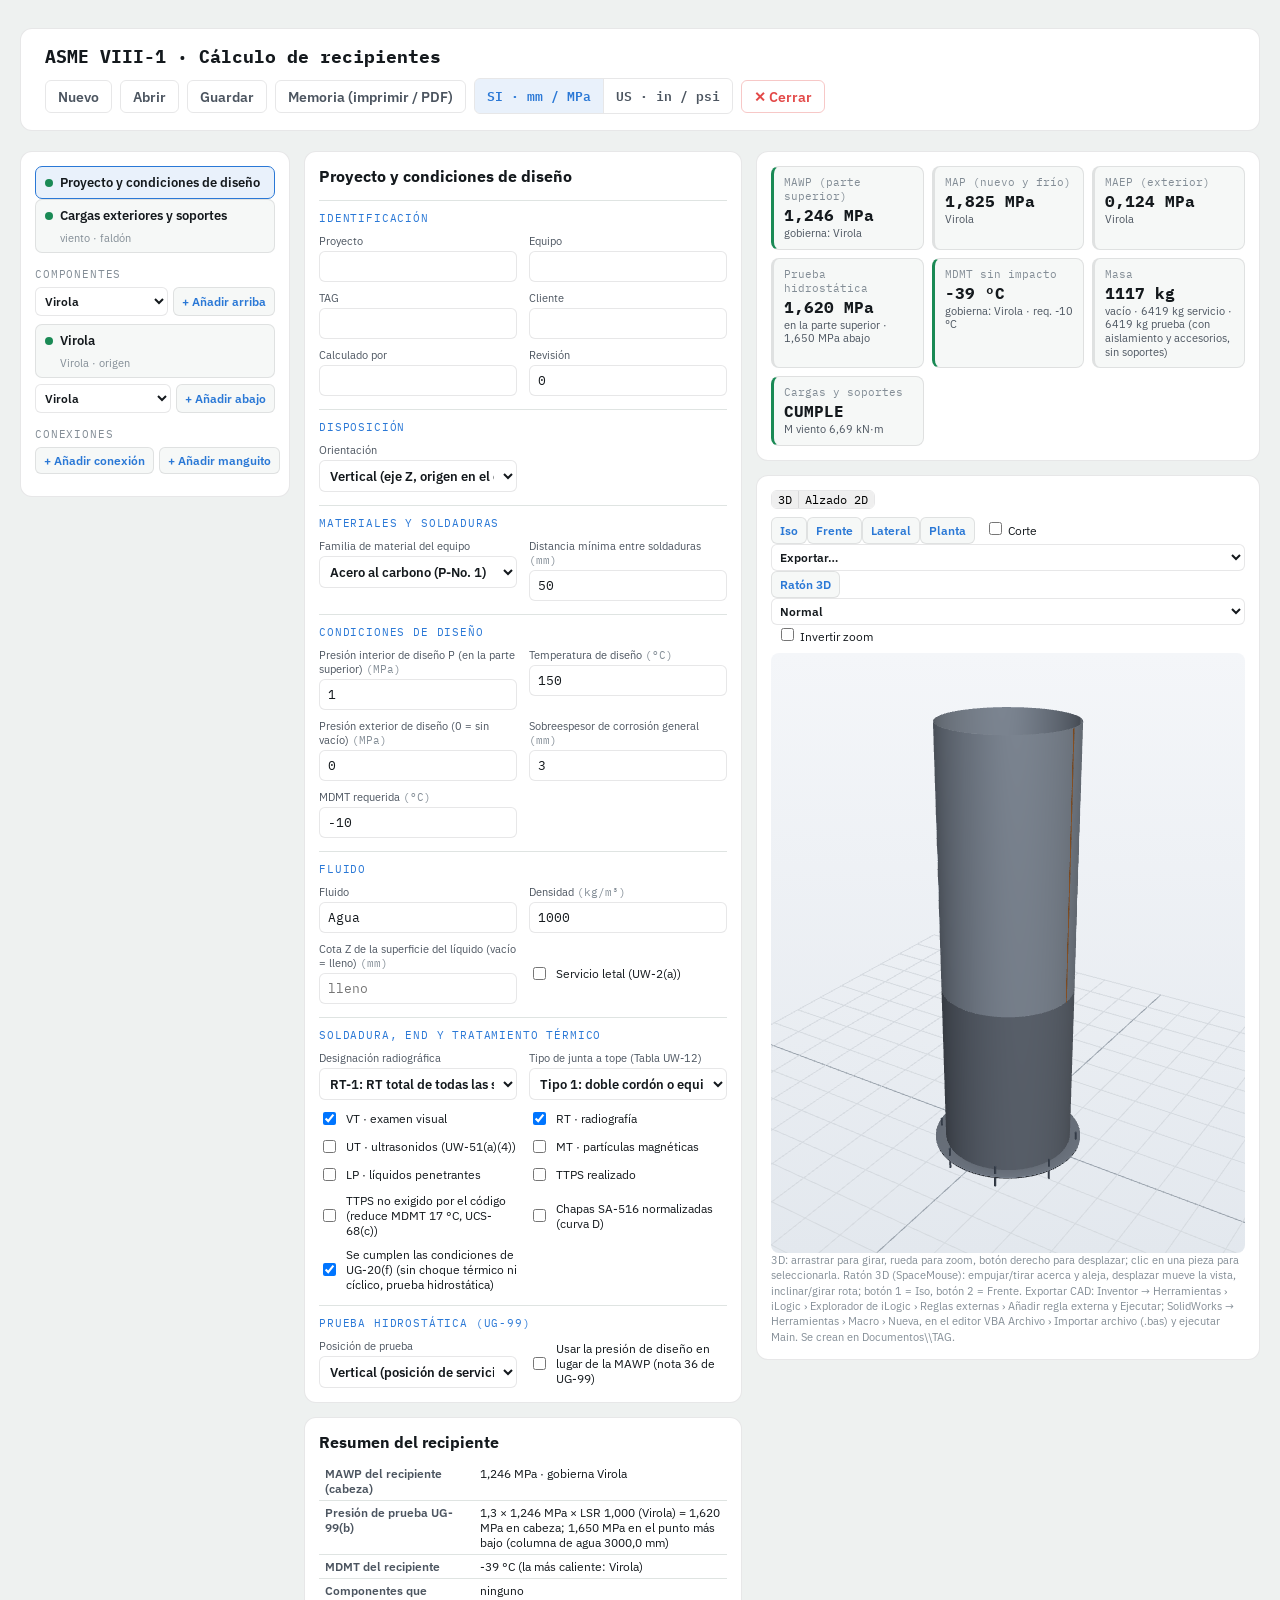
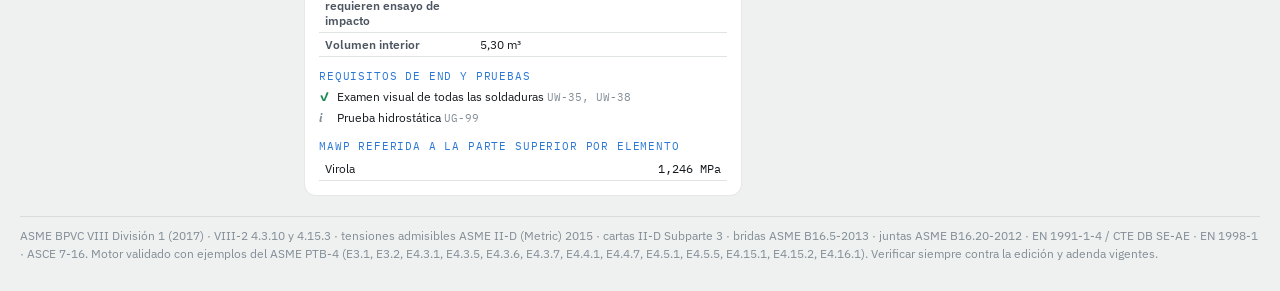
==== commit ea697bff: "Add files via upload" ====
--- a/calculo.html
+++ b/calculo.html
@@ -70,7 +70,8 @@
   #sketch .liqt{ fill:var(--liq); }
   #v3d{ width:100%; height:600px; border-radius:8px; background:linear-gradient(#f4f6f9,#e3e8ee); overflow:hidden; cursor:grab; }
   @media (prefers-color-scheme: dark){ :root:not([data-theme="light"]) #v3d{ background:linear-gradient(#1d232b,#11151a); } }
-  .vbar{ display:flex; gap:8px; align-items:center; flex-wrap:wrap; margin-bottom:8px; } .vbar .units button{ font-size:12px; } .vchk{ font-size:12px; margin-left:6px; } .smsel{ font-size:11.5px; padding:4px; } .smst{ font-size:11px; color:var(--ink-mute); }
+  .vbar{ display:flex; gap:8px; align-items:center; flex-wrap:wrap; margin-bottom:8px; } .vbar .units button{ font-size:12px; } .vchk{ font-size:12px; margin-left:6px; } .smsel{ font-size:11.5px; padding:4px; } .smst{ font-size:11px; color:var(--ink-mute); } .xm{ font-size:11px; color:var(--ink-2); display:flex; gap:5px; align-items:center; margin-top:4px; }
+  #sketch .seam{ stroke:#b86b2c; stroke-width:2; } #sketch .seam.back{ stroke-dasharray:5 4; stroke-width:1.2; } #sketch .seamt{ fill:#b86b2c; }
   #sketch .fln{ fill:var(--card-2); stroke:var(--ink-2); stroke-width:1.2; }
   #sketch .sup{ fill:var(--card-2); stroke:var(--ink-mute); stroke-width:1.1; }
   #sketch .ground{ stroke:var(--ink-2); stroke-width:2; }
@@ -146,6 +147,15 @@
           <span class="units" role="group" aria-label="Vista"><button id="bt3d" onclick="APP.view('v3d')">3D</button><button id="bt2d" onclick="APP.view('2d')">Alzado 2D</button></span>
           <span id="vtools"><button class="btn sm" onclick="APP.fit()">Iso</button><button class="btn sm" onclick="APP.fit('front')">Frente</button><button class="btn sm" onclick="APP.fit('side')">Lateral</button><button class="btn sm" onclick="APP.fit('top')">Planta</button>
           <label class="vchk"><input type="checkbox" onchange="APP.clip(this.checked)"> Corte</label>
+          <select id="exsel" class="smsel" onchange="APP.exportCAD(this.value)" title="Exportar el modelo">
+            <option value="">Exportar…</option>
+            <option value="step">STEP AP214 · ensamblaje B-rep (.stp)</option>
+            <option value="inv">Inventor · regla iLogic → .iam + .ipt</option>
+            <option value="sw">SolidWorks · macro VBA → .sldasm + .sldprt</option>
+            <option value="stl">STL · malla (.stl)</option>
+            <option value="dxf2">DXF 2D · alzado por capas (.dxf)</option>
+            <option value="dxf3">DXF 3D · mallas 3DFACE (.dxf)</option>
+          </select>
           <button class="btn sm" onclick="APP.sm()" title="Conectar un ratón 3D 3Dconnexion (WebHID, Chrome/Edge)">Ratón 3D</button>
           <select id="smsens" class="smsel" onchange="APP.smSens(this.value)" title="Sensibilidad del ratón 3D"><option value="0.5">Lenta</option><option value="1">Normal</option><option value="2">Rápida</option><option value="4">Muy rápida</option></select>
           <label class="vchk"><input type="checkbox" id="sminv" onchange="APP.smInv(this.checked)"> Invertir zoom</label>
@@ -153,7 +163,7 @@
         </div>
         <div id="v3d" aria-label="Visor 3D del recipiente"></div>
         <svg id="sketch" viewBox="0 0 380 560" role="img" aria-label="Esquema del recipiente"></svg>
-        <div class="f-note">3D: arrastrar para girar, rueda para zoom, botón derecho para desplazar; clic en una pieza para seleccionarla. Ratón 3D (SpaceMouse): empujar/tirar acerca y aleja, desplazar mueve la vista, inclinar/girar rota; botón 1 = Iso, botón 2 = Frente.</div>
+        <div class="f-note">3D: arrastrar para girar, rueda para zoom, botón derecho para desplazar; clic en una pieza para seleccionarla. Ratón 3D (SpaceMouse): empujar/tirar acerca y aleja, desplazar mueve la vista, inclinar/girar rota; botón 1 = Iso, botón 2 = Frente. Exportar CAD: Inventor → Herramientas › iLogic › Explorador de iLogic › Reglas externas › Añadir regla externa y Ejecutar; SolidWorks → Herramientas › Macro › Nueva, en el editor VBA Archivo › Importar archivo (.bas) y ejecutar Main. Se crean en Documentos\\TAG.</div>
       </div>
     </section>
   </div>
@@ -170,6 +180,7 @@
 <script src="lib/three.min.js"></script>
 <script src="lib/OrbitControls.js"></script>
 <script src="visor3d.js"></script>
+<script src="export3d.js"></script>
 <script src="calculo.js"></script>
 </body>
 </html>
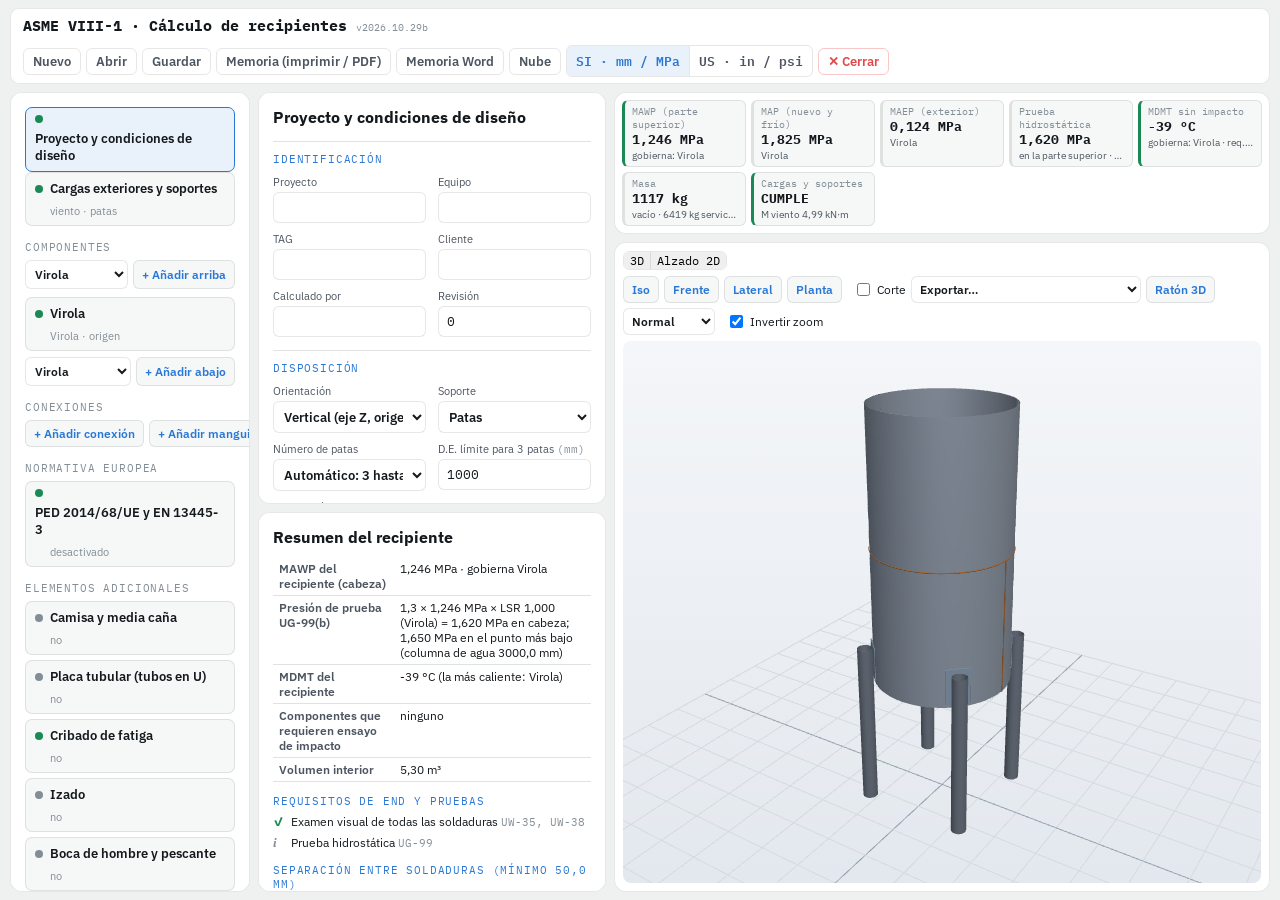
==== commit 40e341ac: "Actualizacion 2026-10-29 21:29" ====
--- a/calculo.html
+++ b/calculo.html
@@ -2,12 +2,13 @@
 <html lang="es">
 <head>
 <meta charset="UTF-8">
+<meta http-equiv="Cache-Control" content="no-cache, no-store, must-revalidate">
 <meta name="viewport" content="width=device-width, initial-scale=1.0">
 <title>Cálculo de recipientes — ASME VIII-1</title>
 <link rel="preconnect" href="https://fonts.googleapis.com">
 <link rel="preconnect" href="https://fonts.gstatic.com" crossorigin>
 <link rel="stylesheet" href="https://fonts.googleapis.com/css2?family=IBM+Plex+Sans:wght@400;500;600;700&family=IBM+Plex+Mono:wght@400;500;600&display=swap">
-<link rel="stylesheet" href="asme.css">
+<link rel="stylesheet" href="asme.css?v=2026.10.29b">
 <style>
   :root{ --ok:#1a8a55; --ko:#c93a39; --wn:#b5590b; --liq:#2a78d6; }
   @media (prefers-color-scheme: dark){ :root:not([data-theme="light"]){ --ok:#3fbf86; --ko:#e66767; --wn:#f0a959; --liq:#5aa0ee; } }
@@ -70,7 +71,7 @@
   #sketch .liqt{ fill:var(--liq); }
   #v3d{ width:100%; height:600px; border-radius:8px; background:linear-gradient(#f4f6f9,#e3e8ee); overflow:hidden; cursor:grab; }
   @media (prefers-color-scheme: dark){ :root:not([data-theme="light"]) #v3d{ background:linear-gradient(#1d232b,#11151a); } }
-  .vbar{ display:flex; gap:8px; align-items:center; flex-wrap:wrap; margin-bottom:8px; } .vbar .units button{ font-size:12px; } .vchk{ font-size:12px; margin-left:6px; } .smsel{ font-size:11.5px; padding:4px; } .smst{ font-size:11px; color:var(--ink-mute); } .xm{ font-size:11px; color:var(--ink-2); display:flex; gap:5px; align-items:center; margin-top:4px; }
+  .vbar{ display:flex; gap:6px; align-items:center; flex-wrap:wrap; margin-bottom:6px; } #vtools{ display:inline-flex; gap:5px; align-items:center; flex-wrap:wrap; } .vbar select.smsel{ width:auto; max-width:230px; } .vbar .vchk{ display:inline-flex; gap:4px; align-items:center; white-space:nowrap; } .vbar .units button{ font-size:12px; } .vchk{ font-size:12px; margin-left:6px; } .smsel{ font-size:11.5px; padding:4px; } .smst{ font-size:11px; color:var(--ink-mute); max-width:380px; overflow:hidden; text-overflow:ellipsis; white-space:nowrap; display:inline-block; } .xm{ font-size:11px; color:var(--ink-2); display:flex; gap:5px; align-items:center; margin-top:4px; }
   #sketch .seam{ stroke:#b86b2c; stroke-width:2; } #sketch .seam.back{ stroke-dasharray:5 4; stroke-width:1.2; } #sketch .seamt{ fill:#b86b2c; }
   #sketch .fln{ fill:var(--card-2); stroke:var(--ink-2); stroke-width:1.2; }
   #sketch .sup{ fill:var(--card-2); stroke:var(--ink-mute); stroke-width:1.1; }
@@ -95,6 +96,38 @@
   .pill.ok{ background:rgba(26,138,85,.14); color:var(--ok); } .pill.ko{ background:rgba(201,58,57,.14); color:var(--ko); }
   .bad{ color:var(--ko); }
   #memoria{ display:none; }
+  /* ---------- página de trabajo a pantalla completa, sin desplazamiento general ---------- */
+  @media (min-width:1101px){
+    body.calcpage{ padding:0; height:100vh; overflow:hidden; }
+    body.calcpage .wrap.wide{ max-width:none; height:100vh; padding:8px 10px; gap:8px; }
+    body.calcpage header{ padding:6px 12px; border-radius:9px; flex:0 0 auto; }
+    body.calcpage header .brand{ font-size:.95rem; }
+    body.calcpage nav{ gap:5px; } body.calcpage nav button{ font-size:.8rem; padding:4px 9px; }
+    body.calcpage .app{ flex:1 1 auto; min-height:0; grid-template-columns:240px minmax(340px,.9fr) minmax(460px,1.7fr); gap:8px; align-items:stretch; }
+    body.calcpage .app > aside, body.calcpage .app > section{ min-height:0; height:100%; }
+    body.calcpage #tree{ overflow:auto; }
+    body.calcpage .app > section{ display:flex; flex-direction:column; gap:8px; }
+    body.calcpage .app > section > .panel{ margin-top:0; }
+    body.calcpage #editor{ flex:1 1 52%; min-height:120px; overflow:auto; }
+    body.calcpage #result{ flex:1 1 48%; min-height:120px; overflow:auto; }
+    body.calcpage .app > section:last-child > .panel:first-child{ flex:0 0 auto; padding:7px; max-height:30%; overflow:auto; }
+    body.calcpage #viewer{ flex:1 1 auto; min-height:0; display:flex; flex-direction:column; padding:8px; }
+    body.calcpage #v3d{ flex:1 1 auto; height:auto; min-height:200px; position:relative; }
+    body.calcpage #v3d canvas{ position:absolute; inset:0; }
+    body.calcpage #sketch{ flex:1 1 auto; min-height:0; max-height:none; height:100%; }
+    body.calcpage .vhelp{ display:none; }
+  }
+  .tiles{ grid-template-columns:repeat(auto-fill, minmax(118px,1fr)); gap:5px; }
+  .tile{ padding:4px 7px; border-radius:6px; }
+  .tl{ font-size:9.5px; } .tv{ font-size:13px; margin-top:0; } .ts{ font-size:9.5px; line-height:1.25; white-space:nowrap; overflow:hidden; text-overflow:ellipsis; }
+  #warns .checks{ margin:4px 0 0; } #warns .checks li{ font-size:11px; }
+  .tw{ overflow-x:auto; } table.steps.wide{ min-width:860px; } table.steps.wide td{ white-space:normal; }
+  @media print{ table.steps.wide{ min-width:0; } }
+  .plano svg{ border:1px solid var(--border); border-radius:6px; }
+  #result table.steps td{ word-break:break-word; }
+  .m-cover .m-t{ font-size:22px; font-weight:700; } .m-cover .m-s{ font-size:13px; margin:4px 0 14px; }
+  .m-cover table{ width:100%; border-collapse:collapse; margin:8px 0; } .m-cover th, .m-cover td{ border:1px solid #999; padding:4px 6px; text-align:left; font-size:11px; }
+  .m-cover th{ background:#eef2f7; width:16%; } .m-st{ font-weight:700; margin-top:12px; } .m-sign tr.sg td{ height:46px; } .m-toc{ font-size:11.5px; } .m-toc ol{ font-size:10.5px; }
   @media print{
     @page{ size:A4; margin:14mm 12mm; }
     body{ background:#fff; color:#000; padding:0; }
@@ -103,6 +136,7 @@
     #memoria h2{ font-size:14px; margin:16px 0 6px; border-bottom:1.5px solid #000; padding-bottom:3px; }
     #memoria h3{ font-size:12px; margin:12px 0 4px; break-after:avoid; }
     #memoria table{ break-inside:auto; } #memoria tr{ break-inside:avoid; }
+    #memoria .m-cover{ break-after:page; } #memoria h2{ break-before:auto; }
     #memoria .m-head{ display:flex; justify-content:space-between; border-bottom:2px solid #000; padding-bottom:6px; }
     #memoria .m-t{ font-weight:700; font-size:15px; } #memoria .m-s{ font-size:12px; margin-top:3px; } #memoria .m-r{ text-align:right; font-size:10px; }
     #memoria .m-sk{ text-align:center; margin:8px 0; display:flex; gap:8px; justify-content:center; align-items:center; } #memoria img.m3d{ max-height:330px; max-width:60%; } #memoria svg.msk .fln{ fill:#fff; stroke:#333; } #memoria svg.msk{ max-height:330px; width:auto; max-width:100%; }
@@ -113,15 +147,17 @@
   }
 </style>
 </head>
-<body>
+<body class="calcpage">
 <div class="wrap wide">
   <header>
-    <div class="brand">ASME VIII-1 · Cálculo de recipientes</div>
+    <div class="brand">ASME VIII-1 · Cálculo de recipientes <span style="font-size:10px;color:var(--ink-mute);font-weight:400">v2026.10.29b</span></div>
     <nav>
       <button onclick="APP.nuevo()">Nuevo</button>
       <button onclick="APP.abrir()">Abrir</button>
       <button onclick="APP.guardar()">Guardar</button>
       <button onclick="APP.memoria()">Memoria (imprimir / PDF)</button>
+      <button onclick="APP.docx()">Memoria Word</button>
+      <button onclick="APP.nube()">Nube</button>
       <span class="units" role="group" aria-label="Sistema de unidades">
         <button id="u-si" onclick="APP.setUnits('si')">SI · mm / MPa</button>
         <button id="u-us" onclick="APP.setUnits('us')">US · in / psi</button>
@@ -142,7 +178,7 @@
         <div class="tiles" id="summary"></div>
         <div id="warns"></div>
       </div>
-      <div class="panel">
+      <div class="panel" id="viewer">
         <div class="vbar">
           <span class="units" role="group" aria-label="Vista"><button id="bt3d" onclick="APP.view('v3d')">3D</button><button id="bt2d" onclick="APP.view('2d')">Alzado 2D</button></span>
           <span id="vtools"><button class="btn sm" onclick="APP.fit()">Iso</button><button class="btn sm" onclick="APP.fit('front')">Frente</button><button class="btn sm" onclick="APP.fit('side')">Lateral</button><button class="btn sm" onclick="APP.fit('top')">Planta</button>
@@ -163,24 +199,25 @@
         </div>
         <div id="v3d" aria-label="Visor 3D del recipiente"></div>
         <svg id="sketch" viewBox="0 0 380 560" role="img" aria-label="Esquema del recipiente"></svg>
-        <div class="f-note">3D: arrastrar para girar, rueda para zoom, botón derecho para desplazar; clic en una pieza para seleccionarla. Ratón 3D (SpaceMouse): empujar/tirar acerca y aleja, desplazar mueve la vista, inclinar/girar rota; botón 1 = Iso, botón 2 = Frente. Exportar CAD: Inventor → Herramientas › iLogic › Explorador de iLogic › Reglas externas › Añadir regla externa y Ejecutar; SolidWorks → Herramientas › Macro › Nueva, en el editor VBA Archivo › Importar archivo (.bas) y ejecutar Main. Se crean en Documentos\\TAG.</div>
+        <div class="f-note vhelp">3D: arrastrar para girar, rueda para zoom, botón derecho para desplazar; clic en una pieza para seleccionarla. Ratón 3D (SpaceMouse): empujar/tirar acerca y aleja, desplazar mueve la vista, inclinar/girar rota; botón 1 = Iso, botón 2 = Frente. Exportar CAD: Inventor → Herramientas › iLogic › Explorador de iLogic › Reglas externas › Añadir regla externa y Ejecutar; SolidWorks → Herramientas › Macro › Nueva, en el editor VBA Archivo › Importar archivo (.bas) y ejecutar Main. Se crean en Documentos\\TAG.</div>
       </div>
     </section>
   </div>
 
-  <footer>
-    ASME BPVC VIII División 1 (2017) · VIII-2 4.3.10 y 4.15.3 · tensiones admisibles ASME II-D (Metric) 2015 · cartas II-D Subparte 3 · bridas ASME B16.5-2013 · juntas ASME B16.20-2012 · EN 1991-1-4 / CTE DB SE-AE · EN 1998-1 · ASCE 7-16.
-    Motor validado con ejemplos del ASME PTB-4 (E3.1, E3.2, E4.3.1, E4.3.5, E4.3.6, E4.3.7, E4.4.1, E4.4.7, E4.5.1, E4.5.5, E4.15.1, E4.15.2, E4.16.1). Verificar siempre contra la edición y adenda vigentes.
-  </footer>
+
   <div id="memoria"></div>
 </div>
-<script src="materiales.js"></script>
-<script src="normas.js"></script>
-<script src="motor.js"></script>
+<script src="materiales.js?v=2026.10.29b"></script>
+<script src="normas.js?v=2026.10.29b"></script>
+<script src="motor.js?v=2026.10.29b"></script>
 <script src="lib/three.min.js"></script>
 <script src="lib/OrbitControls.js"></script>
-<script src="visor3d.js"></script>
-<script src="export3d.js"></script>
-<script src="calculo.js"></script>
+<script src="visor3d.js?v=2026.10.29b"></script>
+<script src="export3d.js?v=2026.10.29b"></script>
+<script src="plano.js?v=2026.10.29b"></script>
+<script src="docx.js?v=2026.10.29b"></script>
+<script src="nube.js?v=2026.10.29b"></script>
+<script src="calc-ext.js?v=2026.10.29b"></script>
+<script src="calculo.js?v=2026.10.29b"></script>
 </body>
 </html>
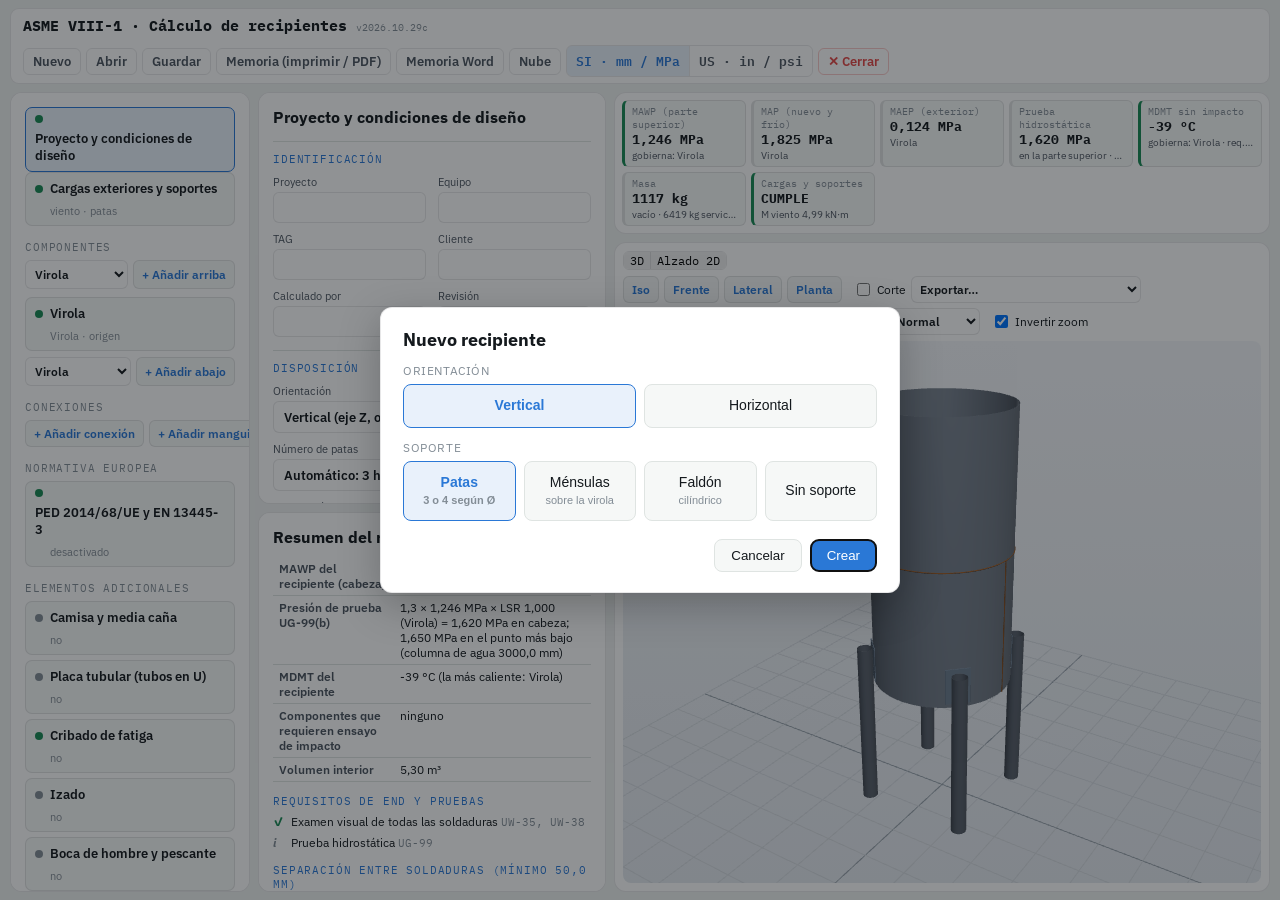
==== commit a39e6f63: "Actualizacion 2026-10-30 05:42" ====
--- a/calculo.html
+++ b/calculo.html
@@ -8,7 +8,7 @@
 <link rel="preconnect" href="https://fonts.googleapis.com">
 <link rel="preconnect" href="https://fonts.gstatic.com" crossorigin>
 <link rel="stylesheet" href="https://fonts.googleapis.com/css2?family=IBM+Plex+Sans:wght@400;500;600;700&family=IBM+Plex+Mono:wght@400;500;600&display=swap">
-<link rel="stylesheet" href="asme.css?v=2026.10.29b">
+<link rel="stylesheet" href="asme.css?v=2026.10.29c">
 <style>
   :root{ --ok:#1a8a55; --ko:#c93a39; --wn:#b5590b; --liq:#2a78d6; }
   @media (prefers-color-scheme: dark){ :root:not([data-theme="light"]){ --ok:#3fbf86; --ko:#e66767; --wn:#f0a959; --liq:#5aa0ee; } }
@@ -71,6 +71,13 @@
   #sketch .liqt{ fill:var(--liq); }
   #v3d{ width:100%; height:600px; border-radius:8px; background:linear-gradient(#f4f6f9,#e3e8ee); overflow:hidden; cursor:grab; }
   @media (prefers-color-scheme: dark){ :root:not([data-theme="light"]) #v3d{ background:linear-gradient(#1d232b,#11151a); } }
+  .ndlg{ position:fixed; inset:0; background:rgba(10,14,18,.45); display:flex; align-items:center; justify-content:center; z-index:1000; } .ndlg[hidden]{ display:none; }
+  .ndlg-box{ background:var(--card); color:var(--ink); border:1px solid var(--border); border-radius:12px; padding:20px 22px; width:min(520px, calc(100vw - 32px)); box-shadow:0 12px 40px rgba(0,0,0,.25); }
+  .ndlg-box h2{ margin:0 0 12px; font-size:18px; } .ndlg-l{ font-size:12px; color:var(--ink-mute); margin:12px 0 6px; text-transform:uppercase; letter-spacing:.05em; }
+  .ndlg-row{ display:grid; grid-template-columns:repeat(auto-fit, minmax(110px, 1fr)); gap:8px; }
+  .ndlg-row button{ padding:12px 8px; border:1px solid var(--hairline); border-radius:8px; background:var(--card-2); color:var(--ink); cursor:pointer; font-size:14px; line-height:1.25; } .ndlg-row button small{ display:block; font-size:11px; color:var(--ink-mute); margin-top:3px; }
+  .ndlg-row button.on{ border-color:var(--accent); background:var(--accent-wash); color:var(--accent); font-weight:600; }
+  .ndlg-f{ display:flex; justify-content:flex-end; gap:8px; margin-top:18px; } .ndlg-f button{ padding:8px 16px; border-radius:8px; border:1px solid var(--hairline); background:var(--card-2); color:var(--ink); cursor:pointer; } .ndlg-f .pri{ background:var(--accent); border-color:var(--accent); color:#fff; }
   .vbar{ display:flex; gap:6px; align-items:center; flex-wrap:wrap; margin-bottom:6px; } #vtools{ display:inline-flex; gap:5px; align-items:center; flex-wrap:wrap; } .vbar select.smsel{ width:auto; max-width:230px; } .vbar .vchk{ display:inline-flex; gap:4px; align-items:center; white-space:nowrap; } .vbar .units button{ font-size:12px; } .vchk{ font-size:12px; margin-left:6px; } .smsel{ font-size:11.5px; padding:4px; } .smst{ font-size:11px; color:var(--ink-mute); max-width:380px; overflow:hidden; text-overflow:ellipsis; white-space:nowrap; display:inline-block; } .xm{ font-size:11px; color:var(--ink-2); display:flex; gap:5px; align-items:center; margin-top:4px; }
   #sketch .seam{ stroke:#b86b2c; stroke-width:2; } #sketch .seam.back{ stroke-dasharray:5 4; stroke-width:1.2; } #sketch .seamt{ fill:#b86b2c; }
   #sketch .fln{ fill:var(--card-2); stroke:var(--ink-2); stroke-width:1.2; }
@@ -150,7 +157,7 @@
 <body class="calcpage">
 <div class="wrap wide">
   <header>
-    <div class="brand">ASME VIII-1 · Cálculo de recipientes <span style="font-size:10px;color:var(--ink-mute);font-weight:400">v2026.10.29b</span></div>
+    <div class="brand">ASME VIII-1 · Cálculo de recipientes <span style="font-size:10px;color:var(--ink-mute);font-weight:400">v2026.10.29c</span></div>
     <nav>
       <button onclick="APP.nuevo()">Nuevo</button>
       <button onclick="APP.abrir()">Abrir</button>
@@ -165,6 +172,20 @@
       <button class="btn-cerrar" onclick="APP.cerrar()" title="Cerrar y volver a index.html">✕ Cerrar</button>
     </nav>
   </header>
+
+  <div id="nuevoDlg" class="ndlg" hidden>
+    <div class="ndlg-box" role="dialog" aria-modal="true" aria-labelledby="ndlg-t">
+      <h2 id="ndlg-t">Nuevo recipiente</h2>
+      <div class="ndlg-l">Orientación</div>
+      <div class="ndlg-row" id="ndlg-or">
+        <button type="button" data-o="V" class="on">Vertical</button>
+        <button type="button" data-o="H">Horizontal</button>
+      </div>
+      <div class="ndlg-l">Soporte</div>
+      <div class="ndlg-row" id="ndlg-sp"></div>
+      <div class="ndlg-f"><button type="button" id="ndlg-x">Cancelar</button><button type="button" id="ndlg-ok" class="pri">Crear</button></div>
+    </div>
+  </div>
   <input type="file" id="file" accept=".json,application/json" hidden>
 
   <div class="app">
@@ -192,6 +213,7 @@
             <option value="dxf2">DXF 2D · alzado por capas (.dxf)</option>
             <option value="dxf3">DXF 3D · mallas 3DFACE (.dxf)</option>
           </select>
+          <label class="vchk" title="Tipo de soporte del recipiente">Soporte <select id="supsel" class="smsel" onchange="APP.setSupport(this.value)"></select></label>
           <button class="btn sm" onclick="APP.sm()" title="Conectar un ratón 3D 3Dconnexion (WebHID, Chrome/Edge)">Ratón 3D</button>
           <select id="smsens" class="smsel" onchange="APP.smSens(this.value)" title="Sensibilidad del ratón 3D"><option value="0.5">Lenta</option><option value="1">Normal</option><option value="2">Rápida</option><option value="4">Muy rápida</option></select>
           <label class="vchk"><input type="checkbox" id="sminv" onchange="APP.smInv(this.checked)"> Invertir zoom</label>
@@ -207,17 +229,17 @@
 
   <div id="memoria"></div>
 </div>
-<script src="materiales.js?v=2026.10.29b"></script>
-<script src="normas.js?v=2026.10.29b"></script>
-<script src="motor.js?v=2026.10.29b"></script>
+<script src="materiales.js?v=2026.10.29c"></script>
+<script src="normas.js?v=2026.10.29c"></script>
+<script src="motor.js?v=2026.10.29c"></script>
 <script src="lib/three.min.js"></script>
 <script src="lib/OrbitControls.js"></script>
-<script src="visor3d.js?v=2026.10.29b"></script>
-<script src="export3d.js?v=2026.10.29b"></script>
-<script src="plano.js?v=2026.10.29b"></script>
-<script src="docx.js?v=2026.10.29b"></script>
-<script src="nube.js?v=2026.10.29b"></script>
-<script src="calc-ext.js?v=2026.10.29b"></script>
-<script src="calculo.js?v=2026.10.29b"></script>
+<script src="visor3d.js?v=2026.10.29c"></script>
+<script src="export3d.js?v=2026.10.29c"></script>
+<script src="plano.js?v=2026.10.29c"></script>
+<script src="docx.js?v=2026.10.29c"></script>
+<script src="nube.js?v=2026.10.29c"></script>
+<script src="calc-ext.js?v=2026.10.29c"></script>
+<script src="calculo.js?v=2026.10.29c"></script>
 </body>
 </html>
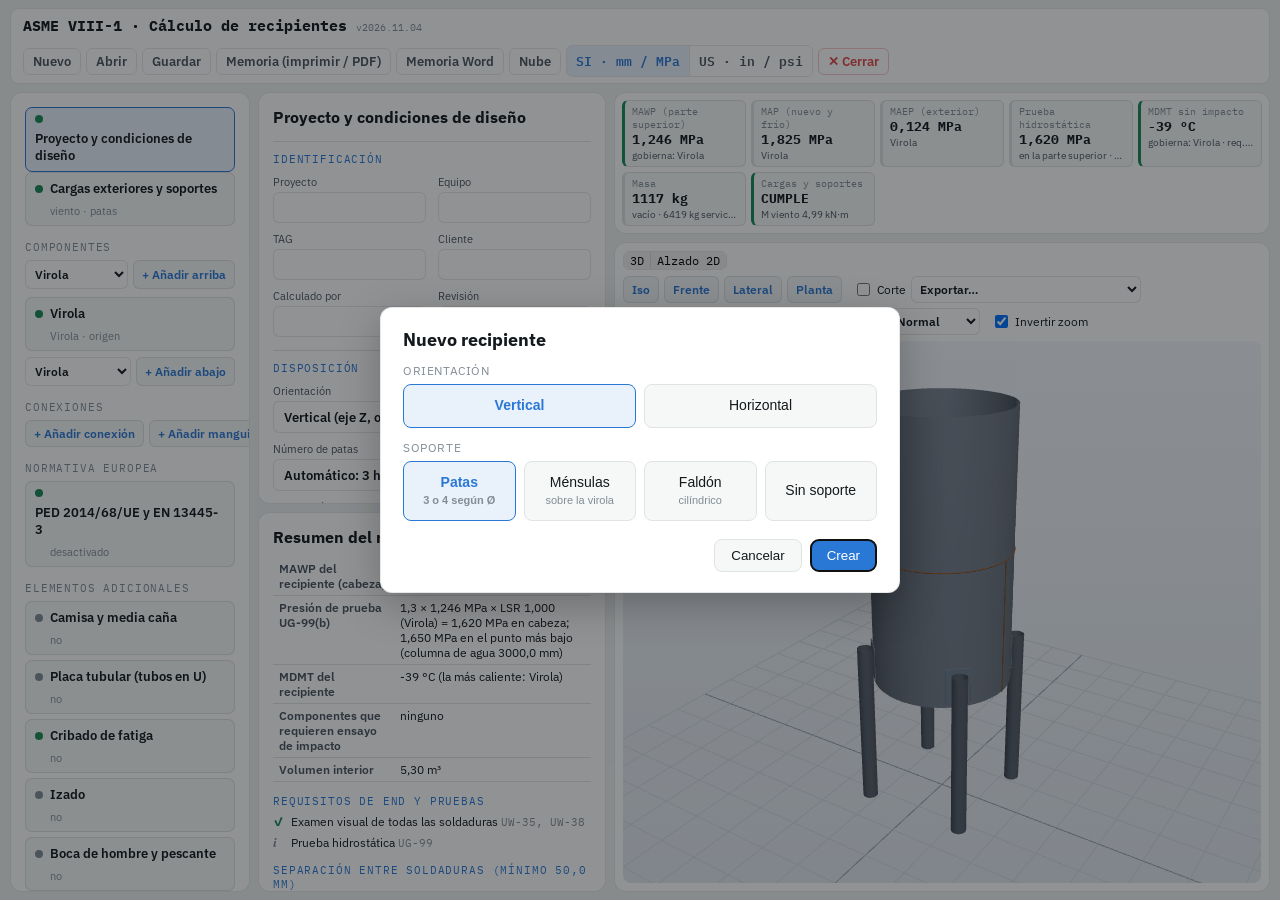
==== commit 3239d02d: "v2026.11.04: patas de angular de lados iguales (EN 10056-1), selector de soporte y ventana Nuevo rec" ====
--- a/calculo.html
+++ b/calculo.html
@@ -8,7 +8,7 @@
 <link rel="preconnect" href="https://fonts.googleapis.com">
 <link rel="preconnect" href="https://fonts.gstatic.com" crossorigin>
 <link rel="stylesheet" href="https://fonts.googleapis.com/css2?family=IBM+Plex+Sans:wght@400;500;600;700&family=IBM+Plex+Mono:wght@400;500;600&display=swap">
-<link rel="stylesheet" href="asme.css?v=2026.10.29c">
+<link rel="stylesheet" href="asme.css?v=2026.11.04">
 <style>
   :root{ --ok:#1a8a55; --ko:#c93a39; --wn:#b5590b; --liq:#2a78d6; }
   @media (prefers-color-scheme: dark){ :root:not([data-theme="light"]){ --ok:#3fbf86; --ko:#e66767; --wn:#f0a959; --liq:#5aa0ee; } }
@@ -157,7 +157,7 @@
 <body class="calcpage">
 <div class="wrap wide">
   <header>
-    <div class="brand">ASME VIII-1 · Cálculo de recipientes <span style="font-size:10px;color:var(--ink-mute);font-weight:400">v2026.10.29c</span></div>
+    <div class="brand">ASME VIII-1 · Cálculo de recipientes <span style="font-size:10px;color:var(--ink-mute);font-weight:400">v2026.11.04</span></div>
     <nav>
       <button onclick="APP.nuevo()">Nuevo</button>
       <button onclick="APP.abrir()">Abrir</button>
@@ -229,17 +229,17 @@
 
   <div id="memoria"></div>
 </div>
-<script src="materiales.js?v=2026.10.29c"></script>
-<script src="normas.js?v=2026.10.29c"></script>
-<script src="motor.js?v=2026.10.29c"></script>
+<script src="materiales.js?v=2026.11.04"></script>
+<script src="normas.js?v=2026.11.04"></script>
+<script src="motor.js?v=2026.11.04"></script>
 <script src="lib/three.min.js"></script>
 <script src="lib/OrbitControls.js"></script>
-<script src="visor3d.js?v=2026.10.29c"></script>
-<script src="export3d.js?v=2026.10.29c"></script>
-<script src="plano.js?v=2026.10.29c"></script>
-<script src="docx.js?v=2026.10.29c"></script>
-<script src="nube.js?v=2026.10.29c"></script>
-<script src="calc-ext.js?v=2026.10.29c"></script>
-<script src="calculo.js?v=2026.10.29c"></script>
+<script src="visor3d.js?v=2026.11.04"></script>
+<script src="export3d.js?v=2026.11.04"></script>
+<script src="plano.js?v=2026.11.04"></script>
+<script src="docx.js?v=2026.11.04"></script>
+<script src="nube.js?v=2026.11.04"></script>
+<script src="calc-ext.js?v=2026.11.04"></script>
+<script src="calculo.js?v=2026.11.04"></script>
 </body>
 </html>
